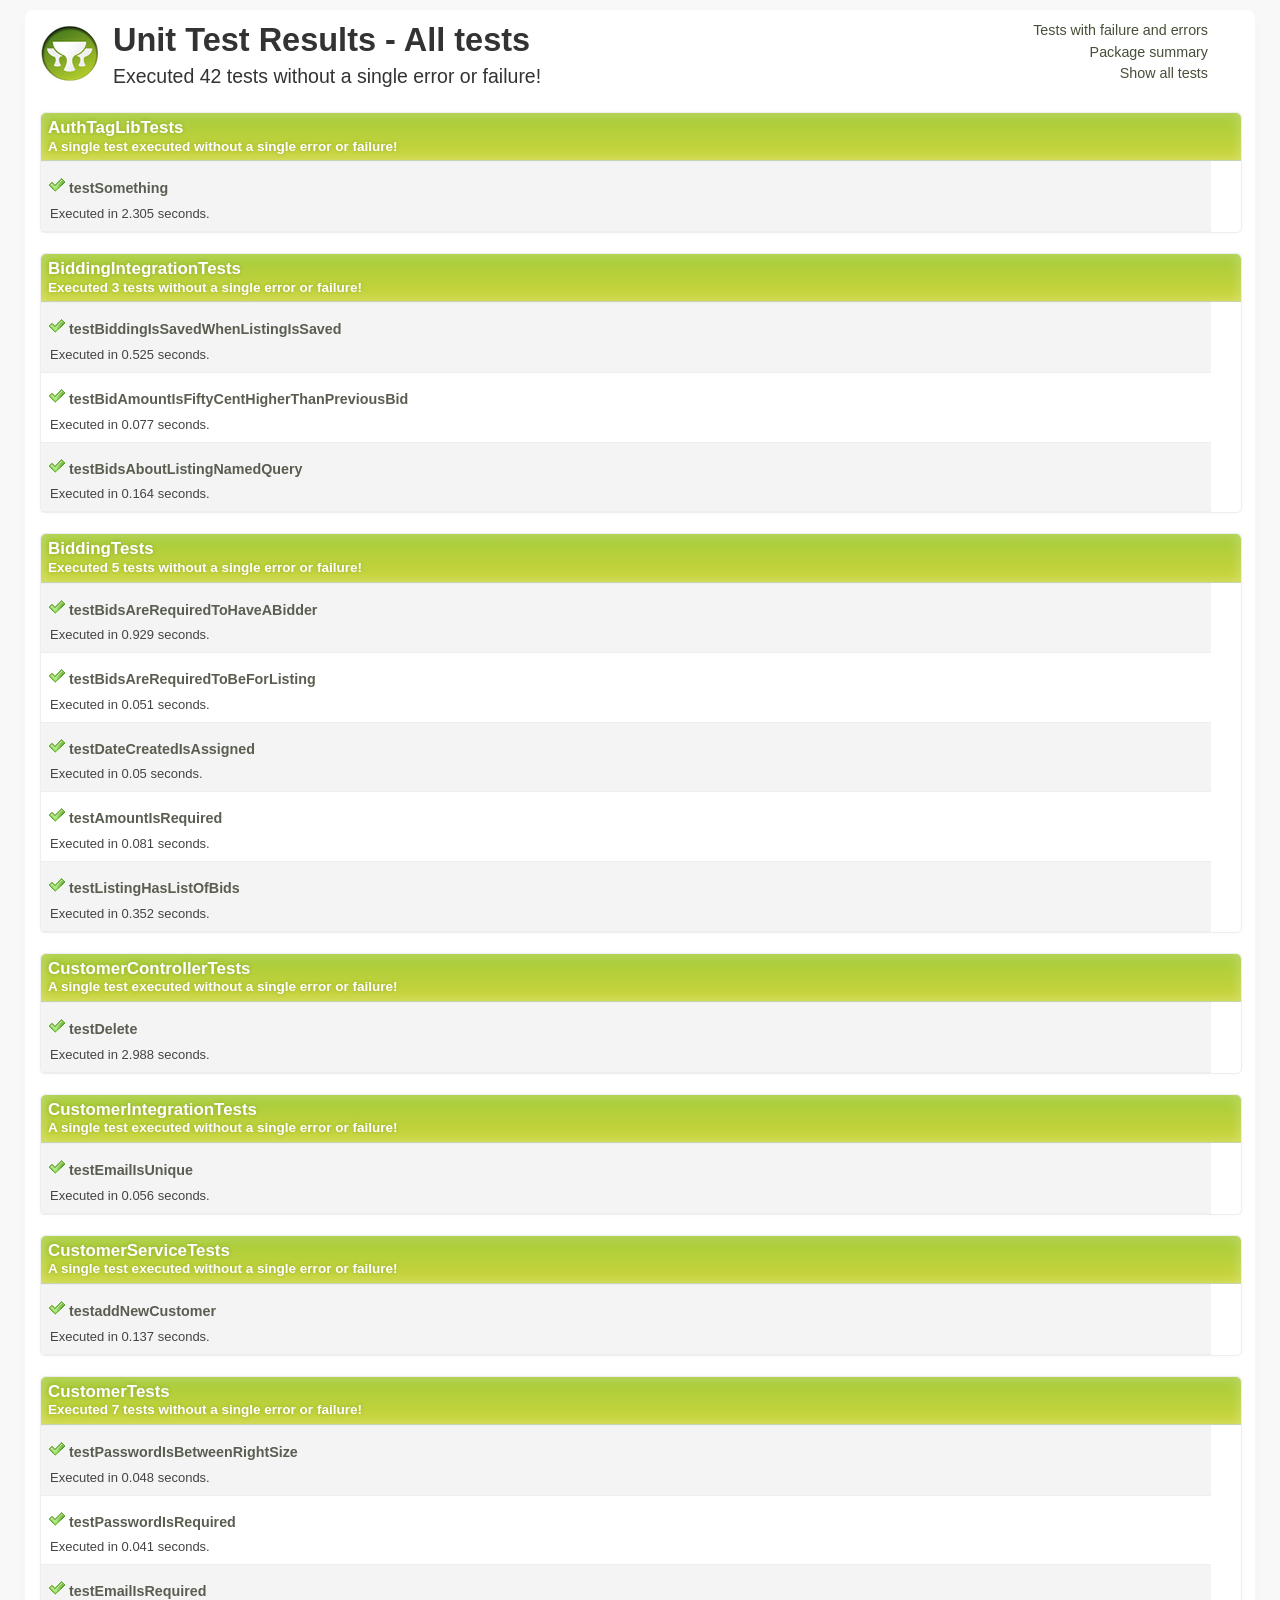
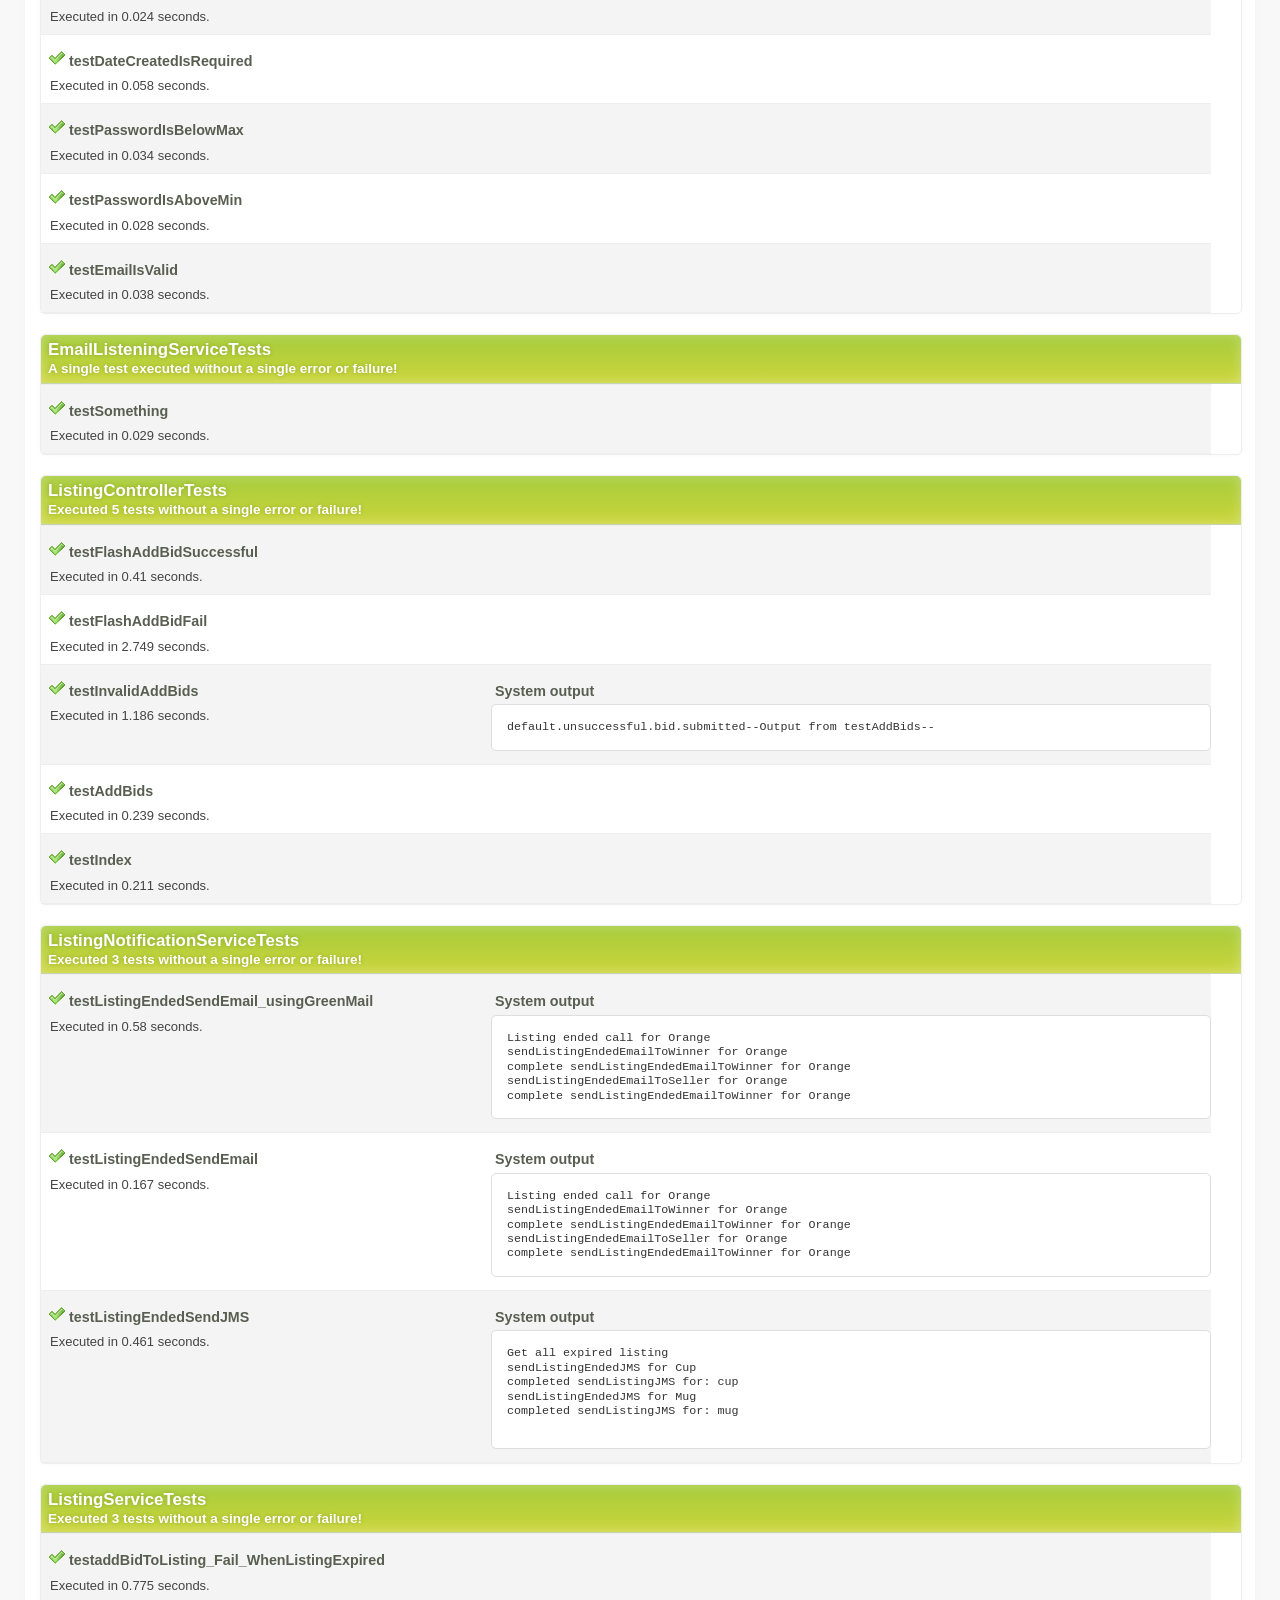
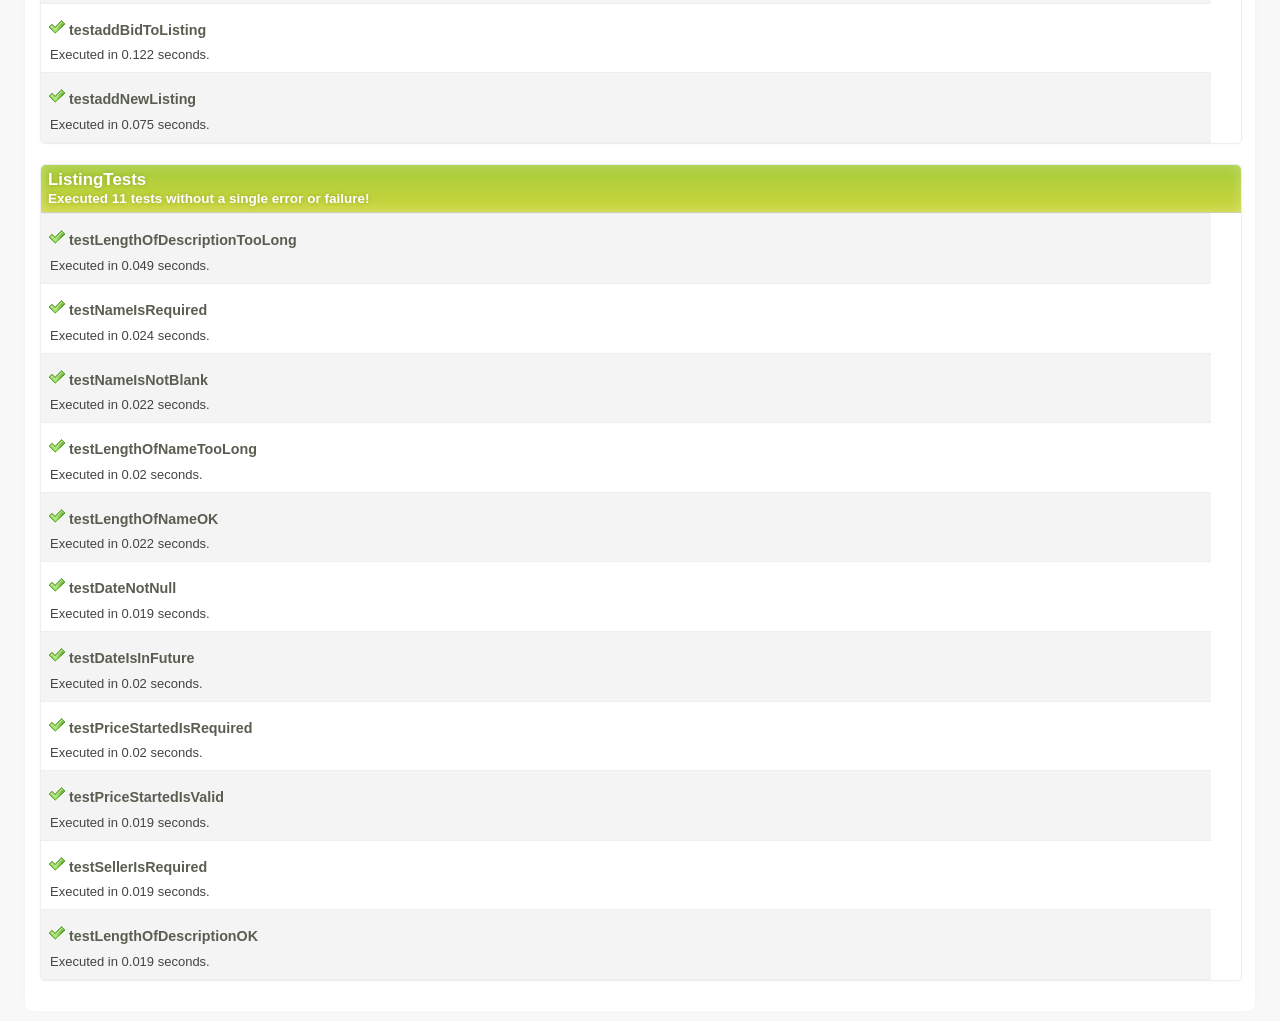
==== target/test-reports/html/all.html @ 06c6ce5a "Only bidder who are not lister see bidding page" ====
<!DOCTYPE html><html xmlns:lxslt="http://xml.apache.org/xslt" xmlns:stringutils="xalan://org.apache.tools.ant.util.StringUtils">
<head>
<META http-equiv="Content-Type" content="text/html; charset=utf-8">
<title>
        Unit Test Results
     - All tests</title>
<link href="stylesheet.css" rel="stylesheet" type="text/css">
</head>
<body>
<div id="report" class="container container_8">
<div class="grid_6 alpha">
<div class="grailslogo"></div>
<h1>
        Unit Test Results
     - All tests </h1>
<p class="intro">
                        Executed
                        42
                        tests
                    
                        without a single error or failure!
                    </p>
</div>
<div class="grid_2 omega">
<nav id="navigationlinks">
<p>
<a href="failed.html">
                    Tests with failure and errors
                </a>
</p>
<p>
<a href="index.html">
                    Package summary
                </a>
</p>
<p>
<a href="all.html">
                    Show all tests
                </a>
</p>
</nav>
</div>
<div class="clear"></div>
<div class="testsuite success">
<div class="header">
<h2>AuthTagLibTests</h2>
<h3>
                        A single test executed
                    
                        without a single error or failure!
                    </h3>
</div>
<div class="testcase clearfix success grid_8 alpha omega" data-name="testSomething">
<div class="grid_3 alpha">
<p>
<span class="icon success"></span><b class="testname message success">testSomething</b>
</p>
<p class="summary">Executed in 2.305 seconds.</p>
</div>
<div class="grid_5 omega outputinfo"></div>
<div class="clear"></div>
</div>
<div class="clearfix output footer">
<div class="sysout">
<h2>Standard output</h2>
<pre class="stdout">--Output from testSomething--
</pre>
</div>
<div class="syserr">
<h2>System error</h2>
<pre class="syserr">--Output from testSomething--
</pre>
</div>
</div>
<div class="clear"></div>
</div>
<div class="testsuite success">
<div class="header">
<h2>BiddingIntegrationTests</h2>
<h3>
                        Executed
                        3
                        tests
                    
                        without a single error or failure!
                    </h3>
</div>
<div class="testcase clearfix success grid_8 alpha omega" data-name="testBiddingIsSavedWhenListingIsSaved">
<div class="grid_3 alpha">
<p>
<span class="icon success"></span><b class="testname message success">testBiddingIsSavedWhenListingIsSaved</b>
</p>
<p class="summary">Executed in 0.525 seconds.</p>
</div>
<div class="grid_5 omega outputinfo"></div>
<div class="clear"></div>
</div>
<div class="testcase clearfix success grid_8 alpha omega" data-name="testBidAmountIsFiftyCentHigherThanPreviousBid">
<div class="grid_3 alpha">
<p>
<span class="icon success"></span><b class="testname message success">testBidAmountIsFiftyCentHigherThanPreviousBid</b>
</p>
<p class="summary">Executed in 0.077 seconds.</p>
</div>
<div class="grid_5 omega outputinfo"></div>
<div class="clear"></div>
</div>
<div class="testcase clearfix success grid_8 alpha omega" data-name="testBidsAboutListingNamedQuery">
<div class="grid_3 alpha">
<p>
<span class="icon success"></span><b class="testname message success">testBidsAboutListingNamedQuery</b>
</p>
<p class="summary">Executed in 0.164 seconds.</p>
</div>
<div class="grid_5 omega outputinfo"></div>
<div class="clear"></div>
</div>
<div class="clearfix output footer">
<div class="sysout">
<h2>Standard output</h2>
<pre class="stdout">--Output from testBiddingIsSavedWhenListingIsSaved--
--Output from testBidAmountIsFiftyCentHigherThanPreviousBid--
--Output from testBidsAboutListingNamedQuery--
</pre>
</div>
<div class="syserr">
<h2>System error</h2>
<pre class="syserr">--Output from testBiddingIsSavedWhenListingIsSaved--
--Output from testBidAmountIsFiftyCentHigherThanPreviousBid--
--Output from testBidsAboutListingNamedQuery--
</pre>
</div>
</div>
<div class="clear"></div>
</div>
<div class="testsuite success">
<div class="header">
<h2>BiddingTests</h2>
<h3>
                        Executed
                        5
                        tests
                    
                        without a single error or failure!
                    </h3>
</div>
<div class="testcase clearfix success grid_8 alpha omega" data-name="testBidsAreRequiredToHaveABidder">
<div class="grid_3 alpha">
<p>
<span class="icon success"></span><b class="testname message success">testBidsAreRequiredToHaveABidder</b>
</p>
<p class="summary">Executed in 0.929 seconds.</p>
</div>
<div class="grid_5 omega outputinfo"></div>
<div class="clear"></div>
</div>
<div class="testcase clearfix success grid_8 alpha omega" data-name="testBidsAreRequiredToBeForListing">
<div class="grid_3 alpha">
<p>
<span class="icon success"></span><b class="testname message success">testBidsAreRequiredToBeForListing</b>
</p>
<p class="summary">Executed in 0.051 seconds.</p>
</div>
<div class="grid_5 omega outputinfo"></div>
<div class="clear"></div>
</div>
<div class="testcase clearfix success grid_8 alpha omega" data-name="testDateCreatedIsAssigned">
<div class="grid_3 alpha">
<p>
<span class="icon success"></span><b class="testname message success">testDateCreatedIsAssigned</b>
</p>
<p class="summary">Executed in 0.05 seconds.</p>
</div>
<div class="grid_5 omega outputinfo"></div>
<div class="clear"></div>
</div>
<div class="testcase clearfix success grid_8 alpha omega" data-name="testAmountIsRequired">
<div class="grid_3 alpha">
<p>
<span class="icon success"></span><b class="testname message success">testAmountIsRequired</b>
</p>
<p class="summary">Executed in 0.081 seconds.</p>
</div>
<div class="grid_5 omega outputinfo"></div>
<div class="clear"></div>
</div>
<div class="testcase clearfix success grid_8 alpha omega" data-name="testListingHasListOfBids">
<div class="grid_3 alpha">
<p>
<span class="icon success"></span><b class="testname message success">testListingHasListOfBids</b>
</p>
<p class="summary">Executed in 0.352 seconds.</p>
</div>
<div class="grid_5 omega outputinfo"></div>
<div class="clear"></div>
</div>
<div class="clearfix output footer">
<div class="sysout">
<h2>Standard output</h2>
<pre class="stdout">--Output from testBidsAreRequiredToHaveABidder--
--Output from testBidsAreRequiredToBeForListing--
--Output from testDateCreatedIsAssigned--
--Output from testAmountIsRequired--
--Output from testListingHasListOfBids--
</pre>
</div>
<div class="syserr">
<h2>System error</h2>
<pre class="syserr">--Output from testBidsAreRequiredToHaveABidder--
--Output from testBidsAreRequiredToBeForListing--
--Output from testDateCreatedIsAssigned--
--Output from testAmountIsRequired--
--Output from testListingHasListOfBids--
</pre>
</div>
</div>
<div class="clear"></div>
</div>
<div class="testsuite success">
<div class="header">
<h2>CustomerControllerTests</h2>
<h3>
                        A single test executed
                    
                        without a single error or failure!
                    </h3>
</div>
<div class="testcase clearfix success grid_8 alpha omega" data-name="testDelete">
<div class="grid_3 alpha">
<p>
<span class="icon success"></span><b class="testname message success">testDelete</b>
</p>
<p class="summary">Executed in 2.988 seconds.</p>
</div>
<div class="grid_5 omega outputinfo"></div>
<div class="clear"></div>
</div>
<div class="clearfix output footer">
<div class="sysout">
<h2>Standard output</h2>
<pre class="stdout">--Output from testDelete--
</pre>
</div>
<div class="syserr">
<h2>System error</h2>
<pre class="syserr">--Output from testDelete--
</pre>
</div>
</div>
<div class="clear"></div>
</div>
<div class="testsuite success">
<div class="header">
<h2>CustomerIntegrationTests</h2>
<h3>
                        A single test executed
                    
                        without a single error or failure!
                    </h3>
</div>
<div class="testcase clearfix success grid_8 alpha omega" data-name="testEmailIsUnique">
<div class="grid_3 alpha">
<p>
<span class="icon success"></span><b class="testname message success">testEmailIsUnique</b>
</p>
<p class="summary">Executed in 0.056 seconds.</p>
</div>
<div class="grid_5 omega outputinfo"></div>
<div class="clear"></div>
</div>
<div class="clearfix output footer">
<div class="sysout">
<h2>Standard output</h2>
<pre class="stdout">--Output from testEmailIsUnique--
</pre>
</div>
<div class="syserr">
<h2>System error</h2>
<pre class="syserr">--Output from testEmailIsUnique--
</pre>
</div>
</div>
<div class="clear"></div>
</div>
<div class="testsuite success">
<div class="header">
<h2>CustomerServiceTests</h2>
<h3>
                        A single test executed
                    
                        without a single error or failure!
                    </h3>
</div>
<div class="testcase clearfix success grid_8 alpha omega" data-name="testaddNewCustomer">
<div class="grid_3 alpha">
<p>
<span class="icon success"></span><b class="testname message success">testaddNewCustomer</b>
</p>
<p class="summary">Executed in 0.137 seconds.</p>
</div>
<div class="grid_5 omega outputinfo"></div>
<div class="clear"></div>
</div>
<div class="clearfix output footer">
<div class="sysout">
<h2>Standard output</h2>
<pre class="stdout">--Output from testaddNewCustomer--
</pre>
</div>
<div class="syserr">
<h2>System error</h2>
<pre class="syserr">--Output from testaddNewCustomer--
</pre>
</div>
</div>
<div class="clear"></div>
</div>
<div class="testsuite success">
<div class="header">
<h2>CustomerTests</h2>
<h3>
                        Executed
                        7
                        tests
                    
                        without a single error or failure!
                    </h3>
</div>
<div class="testcase clearfix success grid_8 alpha omega" data-name="testPasswordIsBetweenRightSize">
<div class="grid_3 alpha">
<p>
<span class="icon success"></span><b class="testname message success">testPasswordIsBetweenRightSize</b>
</p>
<p class="summary">Executed in 0.048 seconds.</p>
</div>
<div class="grid_5 omega outputinfo"></div>
<div class="clear"></div>
</div>
<div class="testcase clearfix success grid_8 alpha omega" data-name="testPasswordIsRequired">
<div class="grid_3 alpha">
<p>
<span class="icon success"></span><b class="testname message success">testPasswordIsRequired</b>
</p>
<p class="summary">Executed in 0.041 seconds.</p>
</div>
<div class="grid_5 omega outputinfo"></div>
<div class="clear"></div>
</div>
<div class="testcase clearfix success grid_8 alpha omega" data-name="testEmailIsRequired">
<div class="grid_3 alpha">
<p>
<span class="icon success"></span><b class="testname message success">testEmailIsRequired</b>
</p>
<p class="summary">Executed in 0.024 seconds.</p>
</div>
<div class="grid_5 omega outputinfo"></div>
<div class="clear"></div>
</div>
<div class="testcase clearfix success grid_8 alpha omega" data-name="testDateCreatedIsRequired">
<div class="grid_3 alpha">
<p>
<span class="icon success"></span><b class="testname message success">testDateCreatedIsRequired</b>
</p>
<p class="summary">Executed in 0.058 seconds.</p>
</div>
<div class="grid_5 omega outputinfo"></div>
<div class="clear"></div>
</div>
<div class="testcase clearfix success grid_8 alpha omega" data-name="testPasswordIsBelowMax">
<div class="grid_3 alpha">
<p>
<span class="icon success"></span><b class="testname message success">testPasswordIsBelowMax</b>
</p>
<p class="summary">Executed in 0.034 seconds.</p>
</div>
<div class="grid_5 omega outputinfo"></div>
<div class="clear"></div>
</div>
<div class="testcase clearfix success grid_8 alpha omega" data-name="testPasswordIsAboveMin">
<div class="grid_3 alpha">
<p>
<span class="icon success"></span><b class="testname message success">testPasswordIsAboveMin</b>
</p>
<p class="summary">Executed in 0.028 seconds.</p>
</div>
<div class="grid_5 omega outputinfo"></div>
<div class="clear"></div>
</div>
<div class="testcase clearfix success grid_8 alpha omega" data-name="testEmailIsValid">
<div class="grid_3 alpha">
<p>
<span class="icon success"></span><b class="testname message success">testEmailIsValid</b>
</p>
<p class="summary">Executed in 0.038 seconds.</p>
</div>
<div class="grid_5 omega outputinfo"></div>
<div class="clear"></div>
</div>
<div class="clearfix output footer">
<div class="sysout">
<h2>Standard output</h2>
<pre class="stdout">--Output from testPasswordIsBetweenRightSize--
--Output from testPasswordIsRequired--
--Output from testEmailIsRequired--
--Output from testDateCreatedIsRequired--
--Output from testPasswordIsBelowMax--
--Output from testPasswordIsAboveMin--
--Output from testEmailIsValid--
</pre>
</div>
<div class="syserr">
<h2>System error</h2>
<pre class="syserr">--Output from testPasswordIsBetweenRightSize--
--Output from testPasswordIsRequired--
--Output from testEmailIsRequired--
--Output from testDateCreatedIsRequired--
--Output from testPasswordIsBelowMax--
--Output from testPasswordIsAboveMin--
--Output from testEmailIsValid--
</pre>
</div>
</div>
<div class="clear"></div>
</div>
<div class="testsuite success">
<div class="header">
<h2>EmailListeningServiceTests</h2>
<h3>
                        A single test executed
                    
                        without a single error or failure!
                    </h3>
</div>
<div class="testcase clearfix success grid_8 alpha omega" data-name="testSomething">
<div class="grid_3 alpha">
<p>
<span class="icon success"></span><b class="testname message success">testSomething</b>
</p>
<p class="summary">Executed in 0.029 seconds.</p>
</div>
<div class="grid_5 omega outputinfo"></div>
<div class="clear"></div>
</div>
<div class="clearfix output footer">
<div class="sysout">
<h2>Standard output</h2>
<pre class="stdout">--Output from testSomething--
</pre>
</div>
<div class="syserr">
<h2>System error</h2>
<pre class="syserr">--Output from testSomething--
</pre>
</div>
</div>
<div class="clear"></div>
</div>
<div class="testsuite success">
<div class="header">
<h2>ListingControllerTests</h2>
<h3>
                        Executed
                        5
                        tests
                    
                        without a single error or failure!
                    </h3>
</div>
<div class="testcase clearfix success grid_8 alpha omega" data-name="testFlashAddBidSuccessful">
<div class="grid_3 alpha">
<p>
<span class="icon success"></span><b class="testname message success">testFlashAddBidSuccessful</b>
</p>
<p class="summary">Executed in 0.41 seconds.</p>
</div>
<div class="grid_5 omega outputinfo"></div>
<div class="clear"></div>
</div>
<div class="testcase clearfix success grid_8 alpha omega" data-name="testFlashAddBidFail">
<div class="grid_3 alpha">
<p>
<span class="icon success"></span><b class="testname message success">testFlashAddBidFail</b>
</p>
<p class="summary">Executed in 2.749 seconds.</p>
</div>
<div class="grid_5 omega outputinfo"></div>
<div class="clear"></div>
</div>
<div class="testcase clearfix success grid_8 alpha omega" data-name="testInvalidAddBids">
<div class="grid_3 alpha">
<p>
<span class="icon success"></span><b class="testname message success">testInvalidAddBids</b>
</p>
<p class="summary">Executed in 1.186 seconds.</p>
</div>
<div class="grid_5 omega outputinfo"></div>
<div class="clear"></div>
</div>
<div class="testcase clearfix success grid_8 alpha omega" data-name="testAddBids">
<div class="grid_3 alpha">
<p>
<span class="icon success"></span><b class="testname message success">testAddBids</b>
</p>
<p class="summary">Executed in 0.239 seconds.</p>
</div>
<div class="grid_5 omega outputinfo"></div>
<div class="clear"></div>
</div>
<div class="testcase clearfix success grid_8 alpha omega" data-name="testIndex">
<div class="grid_3 alpha">
<p>
<span class="icon success"></span><b class="testname message success">testIndex</b>
</p>
<p class="summary">Executed in 0.211 seconds.</p>
</div>
<div class="grid_5 omega outputinfo"></div>
<div class="clear"></div>
</div>
<div class="clearfix output footer">
<div class="sysout">
<h2>Standard output</h2>
<pre class="stdout">--Output from testFlashAddBidSuccessful--
--Output from testFlashAddBidFail--
--Output from testInvalidAddBids--
default.unsuccessful.bid.submitted--Output from testAddBids--
--Output from testIndex--
</pre>
</div>
<div class="syserr">
<h2>System error</h2>
<pre class="syserr">--Output from testFlashAddBidSuccessful--
--Output from testFlashAddBidFail--
--Output from testInvalidAddBids--
--Output from testAddBids--
--Output from testIndex--
</pre>
</div>
</div>
<div class="clear"></div>
</div>
<div class="testsuite success">
<div class="header">
<h2>ListingNotificationServiceTests</h2>
<h3>
                        Executed
                        3
                        tests
                    
                        without a single error or failure!
                    </h3>
</div>
<div class="testcase clearfix success grid_8 alpha omega" data-name="testListingEndedSendEmail_usingGreenMail">
<div class="grid_3 alpha">
<p>
<span class="icon success"></span><b class="testname message success">testListingEndedSendEmail_usingGreenMail</b>
</p>
<p class="summary">Executed in 0.58 seconds.</p>
</div>
<div class="grid_5 omega outputinfo"></div>
<div class="clear"></div>
</div>
<div class="testcase clearfix success grid_8 alpha omega" data-name="testListingEndedSendEmail">
<div class="grid_3 alpha">
<p>
<span class="icon success"></span><b class="testname message success">testListingEndedSendEmail</b>
</p>
<p class="summary">Executed in 0.167 seconds.</p>
</div>
<div class="grid_5 omega outputinfo"></div>
<div class="clear"></div>
</div>
<div class="testcase clearfix success grid_8 alpha omega" data-name="testListingEndedSendJMS">
<div class="grid_3 alpha">
<p>
<span class="icon success"></span><b class="testname message success">testListingEndedSendJMS</b>
</p>
<p class="summary">Executed in 0.461 seconds.</p>
</div>
<div class="grid_5 omega outputinfo"></div>
<div class="clear"></div>
</div>
<div class="clearfix output footer">
<div class="sysout">
<h2>Standard output</h2>
<pre class="stdout">--Output from testListingEndedSendEmail_usingGreenMail--
Listing ended call for Orange
sendListingEndedEmailToWinner for Orange
complete sendListingEndedEmailToWinner for Orange
sendListingEndedEmailToSeller for Orange
complete sendListingEndedEmailToWinner for Orange
--Output from testListingEndedSendEmail--
Listing ended call for Orange
sendListingEndedEmailToWinner for Orange
complete sendListingEndedEmailToWinner for Orange
sendListingEndedEmailToSeller for Orange
complete sendListingEndedEmailToWinner for Orange
--Output from testListingEndedSendJMS--
Get all expired listing
sendListingEndedJMS for Cup
completed sendListingJMS for: cup
sendListingEndedJMS for Mug
completed sendListingJMS for: mug
</pre>
</div>
<div class="syserr">
<h2>System error</h2>
<pre class="syserr">--Output from testListingEndedSendEmail_usingGreenMail--
--Output from testListingEndedSendEmail--
--Output from testListingEndedSendJMS--
</pre>
</div>
</div>
<div class="clear"></div>
</div>
<div class="testsuite success">
<div class="header">
<h2>ListingServiceTests</h2>
<h3>
                        Executed
                        3
                        tests
                    
                        without a single error or failure!
                    </h3>
</div>
<div class="testcase clearfix success grid_8 alpha omega" data-name="testaddBidToListing_Fail_WhenListingExpired">
<div class="grid_3 alpha">
<p>
<span class="icon success"></span><b class="testname message success">testaddBidToListing_Fail_WhenListingExpired</b>
</p>
<p class="summary">Executed in 0.775 seconds.</p>
</div>
<div class="grid_5 omega outputinfo"></div>
<div class="clear"></div>
</div>
<div class="testcase clearfix success grid_8 alpha omega" data-name="testaddBidToListing">
<div class="grid_3 alpha">
<p>
<span class="icon success"></span><b class="testname message success">testaddBidToListing</b>
</p>
<p class="summary">Executed in 0.122 seconds.</p>
</div>
<div class="grid_5 omega outputinfo"></div>
<div class="clear"></div>
</div>
<div class="testcase clearfix success grid_8 alpha omega" data-name="testaddNewListing">
<div class="grid_3 alpha">
<p>
<span class="icon success"></span><b class="testname message success">testaddNewListing</b>
</p>
<p class="summary">Executed in 0.075 seconds.</p>
</div>
<div class="grid_5 omega outputinfo"></div>
<div class="clear"></div>
</div>
<div class="clearfix output footer">
<div class="sysout">
<h2>Standard output</h2>
<pre class="stdout">--Output from testaddBidToListing_Fail_WhenListingExpired--
--Output from testaddBidToListing--
--Output from testaddNewListing--
</pre>
</div>
<div class="syserr">
<h2>System error</h2>
<pre class="syserr">--Output from testaddBidToListing_Fail_WhenListingExpired--
--Output from testaddBidToListing--
--Output from testaddNewListing--
</pre>
</div>
</div>
<div class="clear"></div>
</div>
<div class="testsuite success">
<div class="header">
<h2>ListingTests</h2>
<h3>
                        Executed
                        11
                        tests
                    
                        without a single error or failure!
                    </h3>
</div>
<div class="testcase clearfix success grid_8 alpha omega" data-name="testLengthOfDescriptionTooLong">
<div class="grid_3 alpha">
<p>
<span class="icon success"></span><b class="testname message success">testLengthOfDescriptionTooLong</b>
</p>
<p class="summary">Executed in 0.049 seconds.</p>
</div>
<div class="grid_5 omega outputinfo"></div>
<div class="clear"></div>
</div>
<div class="testcase clearfix success grid_8 alpha omega" data-name="testNameIsRequired">
<div class="grid_3 alpha">
<p>
<span class="icon success"></span><b class="testname message success">testNameIsRequired</b>
</p>
<p class="summary">Executed in 0.024 seconds.</p>
</div>
<div class="grid_5 omega outputinfo"></div>
<div class="clear"></div>
</div>
<div class="testcase clearfix success grid_8 alpha omega" data-name="testNameIsNotBlank">
<div class="grid_3 alpha">
<p>
<span class="icon success"></span><b class="testname message success">testNameIsNotBlank</b>
</p>
<p class="summary">Executed in 0.022 seconds.</p>
</div>
<div class="grid_5 omega outputinfo"></div>
<div class="clear"></div>
</div>
<div class="testcase clearfix success grid_8 alpha omega" data-name="testLengthOfNameTooLong">
<div class="grid_3 alpha">
<p>
<span class="icon success"></span><b class="testname message success">testLengthOfNameTooLong</b>
</p>
<p class="summary">Executed in 0.02 seconds.</p>
</div>
<div class="grid_5 omega outputinfo"></div>
<div class="clear"></div>
</div>
<div class="testcase clearfix success grid_8 alpha omega" data-name="testLengthOfNameOK">
<div class="grid_3 alpha">
<p>
<span class="icon success"></span><b class="testname message success">testLengthOfNameOK</b>
</p>
<p class="summary">Executed in 0.022 seconds.</p>
</div>
<div class="grid_5 omega outputinfo"></div>
<div class="clear"></div>
</div>
<div class="testcase clearfix success grid_8 alpha omega" data-name="testDateNotNull">
<div class="grid_3 alpha">
<p>
<span class="icon success"></span><b class="testname message success">testDateNotNull</b>
</p>
<p class="summary">Executed in 0.019 seconds.</p>
</div>
<div class="grid_5 omega outputinfo"></div>
<div class="clear"></div>
</div>
<div class="testcase clearfix success grid_8 alpha omega" data-name="testDateIsInFuture">
<div class="grid_3 alpha">
<p>
<span class="icon success"></span><b class="testname message success">testDateIsInFuture</b>
</p>
<p class="summary">Executed in 0.02 seconds.</p>
</div>
<div class="grid_5 omega outputinfo"></div>
<div class="clear"></div>
</div>
<div class="testcase clearfix success grid_8 alpha omega" data-name="testPriceStartedIsRequired">
<div class="grid_3 alpha">
<p>
<span class="icon success"></span><b class="testname message success">testPriceStartedIsRequired</b>
</p>
<p class="summary">Executed in 0.02 seconds.</p>
</div>
<div class="grid_5 omega outputinfo"></div>
<div class="clear"></div>
</div>
<div class="testcase clearfix success grid_8 alpha omega" data-name="testPriceStartedIsValid">
<div class="grid_3 alpha">
<p>
<span class="icon success"></span><b class="testname message success">testPriceStartedIsValid</b>
</p>
<p class="summary">Executed in 0.019 seconds.</p>
</div>
<div class="grid_5 omega outputinfo"></div>
<div class="clear"></div>
</div>
<div class="testcase clearfix success grid_8 alpha omega" data-name="testSellerIsRequired">
<div class="grid_3 alpha">
<p>
<span class="icon success"></span><b class="testname message success">testSellerIsRequired</b>
</p>
<p class="summary">Executed in 0.019 seconds.</p>
</div>
<div class="grid_5 omega outputinfo"></div>
<div class="clear"></div>
</div>
<div class="testcase clearfix success grid_8 alpha omega" data-name="testLengthOfDescriptionOK">
<div class="grid_3 alpha">
<p>
<span class="icon success"></span><b class="testname message success">testLengthOfDescriptionOK</b>
</p>
<p class="summary">Executed in 0.019 seconds.</p>
</div>
<div class="grid_5 omega outputinfo"></div>
<div class="clear"></div>
</div>
<div class="clearfix output footer">
<div class="sysout">
<h2>Standard output</h2>
<pre class="stdout">--Output from testLengthOfDescriptionTooLong--
--Output from testNameIsRequired--
--Output from testNameIsNotBlank--
--Output from testLengthOfNameTooLong--
--Output from testLengthOfNameOK--
--Output from testDateNotNull--
--Output from testDateIsInFuture--
--Output from testPriceStartedIsRequired--
--Output from testPriceStartedIsValid--
--Output from testSellerIsRequired--
--Output from testLengthOfDescriptionOK--
</pre>
</div>
<div class="syserr">
<h2>System error</h2>
<pre class="syserr">--Output from testLengthOfDescriptionTooLong--
--Output from testNameIsRequired--
--Output from testNameIsNotBlank--
--Output from testLengthOfNameTooLong--
--Output from testLengthOfNameOK--
--Output from testDateNotNull--
--Output from testDateIsInFuture--
--Output from testPriceStartedIsRequired--
--Output from testPriceStartedIsValid--
--Output from testSellerIsRequired--
--Output from testLengthOfDescriptionOK--
</pre>
</div>
</div>
<div class="clear"></div>
</div>
<div class="clear"></div>
</div>
<!--
            Parses JUnit output and associates it with the corresponding test case
        -->
<script language="javascript">


/**
 * The JUnit report format is incredibly stuipd in the
 * sense that it accumulates output from all test methods
 * into a single xml node.
 */
(function() {

    var outputElements = findOutputElements();
    for (var i in outputElements) {
        var outputElement = outputElements[i];
        var textOutput = outputElement.element.firstChild.nodeValue;
        var header = outputElement.getHeader();
        appendTestMethodOutput(textOutput, header);
    }

    function findOutputElements() {
        var outputElements = [];
        var preElements = document.getElementsByTagName("pre");
        for (var i in preElements) {
            var preElement = preElements[i];
            var className = preElement.className || "";
            if (className.indexOf("stdout") >= 0) {
                var outputElement = new OutputElement(preElement, "output");
                outputElements.push(outputElement);
            } else if (className.indexOf("syserr") >= 0) {
                var outputElement = new OutputElement(preElement, "error");
                outputElements.push(outputElement);
            }
        }

        return outputElements;
    }

    function OutputElement(element, type) {
        this.element = element;
        this.type = type;

        this.getHeader = function() {
            if (type === "output") {
                return "System output";
            } else if ("error") {
                return "System error";
            }
        }
    }

    function appendTestMethodOutput(text, header) {
        var testOutput = new TestMethodOutput(header);

        var lines = text.split(/\r\n|\r|\n/);
        for (var i in lines) {
            var line = lines[i];
            var matches = line.match(/^--Output from (.*)--$/);
            if (matches !== null && matches.length == 2) {
                testOutput.flushToDom();
                testOutput.testName = matches[1];
            } else {
                testOutput.addLine(line);
            }
        }

        testOutput.flushToDom();
    }

    function TestMethodOutput(header) {
        this.header = header;
        this.testName = undefined;
        this.buffer = "";

        this.addLine = function(line) {
            this.buffer += line + "\n";
        }

        this.flushToDom = function() {
            if (this.testName !== undefined) {
                var domNode = getTestcaseElementByName(this.testName);
                if (domNode !== undefined && trimString(this.buffer).length > 0) {
                    this.appendTo(domNode);
                }

                this.reset();
            }
        }

        this.appendTo = function(domNode) {
            var node = document.createElement("div");
            node.innerHTML = '<p><b class="message">' + header + '</b></p>';

            var preNode = document.createElement("pre");
            preNode.appendChild(document.createTextNode(this.buffer));
            node.appendChild(preNode);

            var outputContainer = findElementByTagClassAndParent("div", "outputinfo", domNode);
            outputContainer.appendChild(node);
        }

        this.reset = function() {
            this.methodName = undefined;
            this.buffer = "";
        }
    }

    function getTestcaseElementByName(name) {
        var divElements = document.getElementsByTagName("div");
        var elementCount = divElements.length;
        for (var i=0; i<elementCount; i++) {
            var el = divElements[i];
            if (el.getAttribute("data-name") === name) {
                return el;
            }
        }
    }

    function findElementByTagClassAndParent(tagName, className, parentNode) {
        var elements = parentNode.getElementsByTagName(tagName);
        for (var i in elements) {
            var element = elements[i];

            // Not 100% correct, but good enough here
            if (element.className !== undefined && element.className.indexOf(className) >= 0) {
                return element;
            }
        }
    }

    function trimString(str) {
        return str.replace(/^\s\s*/, '').replace(/\s\s*$/, '');
    }

})();

        </script>
</body>
</html>
---- target/test-reports/html/stylesheet.css ----
/* html5 boilerplate */
        html, body, div, span, object, iframe,
        h1, h2, h3, h4, h5, h6, p, blockquote, pre,
        abbr, address, cite, code, del, dfn, em, img, ins, kbd, q, samp,
        small, strong, sub, sup, var, b, i, dl, dt, dd, ol, ul, li {
        margin: 0;
        padding: 0;
        border: 0;
        font-size: 100%;
        font: inherit;
        vertical-align: baseline;
        }

        select, input, textarea, button { font:99% sans-serif; }
        pre, code, kbd, samp { font-family: monospace, sans-serif; }

        html { overflow-y: scroll; }
        a:hover, a:active { outline: none; }

        ::-moz-selection{ background: #FF9800; color:#fff; text-shadow: none; }
        ::selection { background: #FF9800; color:#fff; text-shadow: none; }
        a:link { -webkit-tap-highlight-color: #FF9800; }

        h1 { font-size: 2.5em; }
        h1, h2, h3, h4, h5, h6 { font-weight: bold; }
        body, select, input, textarea { color: #333; }

        /* html5 boilerpalte end */

        body {
            color: #333333;
            background-color: #F8F8F8;
            font:13px/1.231 ubuntu, sans-serif; *font-size:small;
        }

        p.intro { font-size: 1.5em; }

        a { color: #1A4491; text-decoration: none; }
        a:hover { }

        pre {
            border-radius: 5px;
            margin-bottom: 8px;
            padding: 15px;
            background-color: #FFFFFF;
            border: 1px solid #DEDEDE;
            font-family: Consolas, Monaco, monospace;
            font-size: 0.9em;
            white-space: pre;
            white-space: pre-wrap;
            word-wrap:
            break-word;
        }

        #report {
            border-radius: 8px;
            box-shadow: 0 0 8px #F5F5F5;

            background-color: white;
            margin: 10px auto;
            padding: 10px 15px;
        }

        /* Navigation links between the various views
        - - - - - - - - - - - - - - - - - - - - - - */
        #navigationlinks { text-align: right; }
        #navigationlinks p { padding: 2px; }
        #navigationlinks a { font-size: 1.1em; color: #464F38; }
        #navigationlinks a:hover { color: #333; }

        /* Test suites
        - - - - - - */

        .testsuite {
            border-radius: 5px;
            box-shadow: 0 0 4px #F8F8F8;

            background-color: F7F7F7;
            background: -moz-linear-gradient(center top , #F7F7F7, #FEFEFE);

            border: 1px solid #EEEEEE;
            margin: 20px 0;
            text-align: left;
            width: 100%;
        }

        .testsuite .header {
            color: white;
            padding: 5px 7px;
            text-shadow: 0 0 4px rgba(0, 0, 0, 0.2);
            font-size: 1.3em;

            border-radius: 5px 5px 0 0;
            box-shadow: 0 0 13px rgba(255, 255, 255, 0.3) inset;
        }

        .testsuite.error .header {
            background-color: #BC2F2F;
            background: -moz-linear-gradient(#BC2F2F, #C96952);
            background: -webkit-linear-gradient(#BC2F2F, #C96952);
            background: linear-gradient(#BC2F2F, #C96952);
            border-bottom: 1px solid #BE5B5B;
        }

        .testsuite.failure .header {
            background-color: #E69814;
            background: -moz-linear-gradient(#FFB75B, #E69814);
            background: -webkit-linear-gradient(#FFB75B, #E69814);
            background: linear-gradient(#FFB75B, #E69814);
            border-bottom: 1px solid #CD912B;
        }

        .testsuite.success .header {
            background-color: #A6CC3B;
            background: -moz-linear-gradient(#A6CC3B, #CBD53B);
            background: -webkit-linear-gradient(#A6CC3B, #CBD53B);
            background: linear-gradient(#A6CC3B, #CBD53B);
            border-bottom: 1px solid #C4D5B6;
        }

        .testsuite .header h2, h3 { margin: 0; padding: 0; }
        .testsuite .header h3 { font-size: 0.8em; }

        .testsuite .name {
            width: 50%;
        }

        .testsuite .time {
            width: 10%;
        }

        .testsuite .testcase {
            padding: 5px 0;
        }

        /* Link to individual test cases
        - - - - - - - - - - - - - - - - - */

        .packagelink {
            border: 1px solid transparent;
            float: left;
            font-size: 1.1em;
            list-style: none outside none;
            padding: 2px 7px 4px 7px;
            margin: 3px;
        }

        .packagelink:hover {
            border-radius: 4px;
            background-color: #f7f7f7;
            border: 1px solid #ddd;
        }

        .packagelink a {
            color: blue;
            text-decoration: none;
            display: inline-block;
        }

        .packagelink.failure a {
            color: #FB6C00 !important;
        }

        .packagelink.error a {
            color: #DD0707 !important;
        }

        .packagelink.success a {
            color: #344804 !important;
        }

        /* force line break for long test names wihtout white-space */
        .message { word-wrap: break-word; }

        .testcase.success .message { color: #595E51; }
        .testcase.error .message { color: #AA0E0E; }
        .testcase.failure .message { color: #FB6C00; }

        .testsuite .testcase:nth-of-type(2n) {
            background-color: #F4F4F4;
            border-bottom: 1px solid #EEEEEE;
            border-top: 1px solid #EEEEEE;
        }

        .testcase .message {
            font-size: 1.1em;
            font-weight: bold;
        }

        .testcase p.summary {
            margin-left: 5px;
            font-size: 1em;
            color: #444;
        }

        .outputinfo p { margin-top: 9px; }

        /* output is parsed using javascript and not visible by default.
        I don't think that having a non-javascript fallback is important
        as most Grails developers won't be using IE 6 :D */

        .testsuite .footer { display: none; }
        p { padding: 4px; }

        .footer.output {
            border-radius: 0 0 5px 5px;
            background-color: #F8F8F8;
            background: -moz-linear-gradient(center top , #F8F8F8, #F2F2F2);
            border-top: 1px solid #EEEEEE;
            margin-top: 10px;
        }

        .footer.output h2 { padding: 5px 0 0 5px; }
        .footer.output .sysout, .syserr { float: left; width: 49%; }
        .footer.output pre { margin: 5px; }

        .errorMessage {
            color: #AA0E0E;
            font-size: 1em;
            font-weight: bold;
        }

        .errorMessage.failure { color: #FB6C00 !important; }

        .grailslogo {
            background-image: url("[data-uri]");
            width: 63px; height: 66px;
            margin: 0 10px 5px 0;
            float: left;
        }

        /* icons */
        .icon { width: 16px; height: 16px; margin: 6px 4px 0; display: inline-block; }
        .icon.failure { background-image: url("[data-uri]"); }
        .icon.error { background-image: url("[data-uri]"); }
        .icon.success { background-image: url("[data-uri]"); }

        /* 960gs */
        body{min-width:1200px}
		.container_8{margin-left:auto;margin-right:auto;width:1200px}
		.grid_1,.grid_2,.grid_3,.grid_4,.grid_5,.grid_6,.grid_7,.grid_8{display:inline;float:left;position:relative;margin-left:15px;margin-right:15px}
		.push_1,.pull_1,.push_2,.pull_2,.push_3,.pull_3,.push_4,.pull_4,.push_5,.pull_5,.push_6,.pull_6,.push_7,.pull_7,.push_8,.pull_8{position:relative}
		.alpha{margin-left:0}
		.omega{margin-right:0}
		.container_8 .grid_1{width:120px}
		.container_8 .grid_2{width:270px}
		.container_8 .grid_3{width:420px}
		.container_8 .grid_4{width:570px}
		.container_8 .grid_5{width:720px}
		.container_8 .grid_6{width:870px}
		.container_8 .grid_7{width:1020px}
		.container_8 .grid_8{width:1170px}
		.container_8 .prefix_1{padding-left:150px}
		.container_8 .prefix_2{padding-left:300px}
		.container_8 .prefix_3{padding-left:450px}
		.container_8 .prefix_4{padding-left:600px}
		.container_8 .prefix_5{padding-left:750px}
		.container_8 .prefix_6{padding-left:900px}
		.container_8 .prefix_7{padding-left:1050px}
		.container_8 .suffix_1{padding-right:150px}
		.container_8 .suffix_2{padding-right:300px}
		.container_8 .suffix_3{padding-right:450px}
		.container_8 .suffix_4{padding-right:600px}
		.container_8 .suffix_5{padding-right:750px}
		.container_8 .suffix_6{padding-right:900px}
		.container_8 .suffix_7{padding-right:1050px}
		.container_8 .push_1{left:150px}
		.container_8 .push_2{left:300px}
		.container_8 .push_3{left:450px}
		.container_8 .push_4{left:600px}
		.container_8 .push_5{left:750px}
		.container_8 .push_6{left:900px}
		.container_8 .push_7{left:1050px}
		.container_8 .pull_1{left:-150px}
		.container_8 .pull_2{left:-300px}
		.container_8 .pull_3{left:-450px}
		.container_8 .pull_4{left:-600px}
		.container_8 .pull_5{left:-750px}
		.container_8 .pull_6{left:-900px}
		.container_8 .pull_7{left:-1050px}
		.clear{clear:both;display:block;overflow:hidden;visibility:hidden;width:0;height:0}
		.clearfix:before,.clearfix:after{content:'\0020';display:block;overflow:hidden;visibility:hidden;width:0;height:0}
		.clearfix:after{clear:both}
		.clearfix{zoom:1}
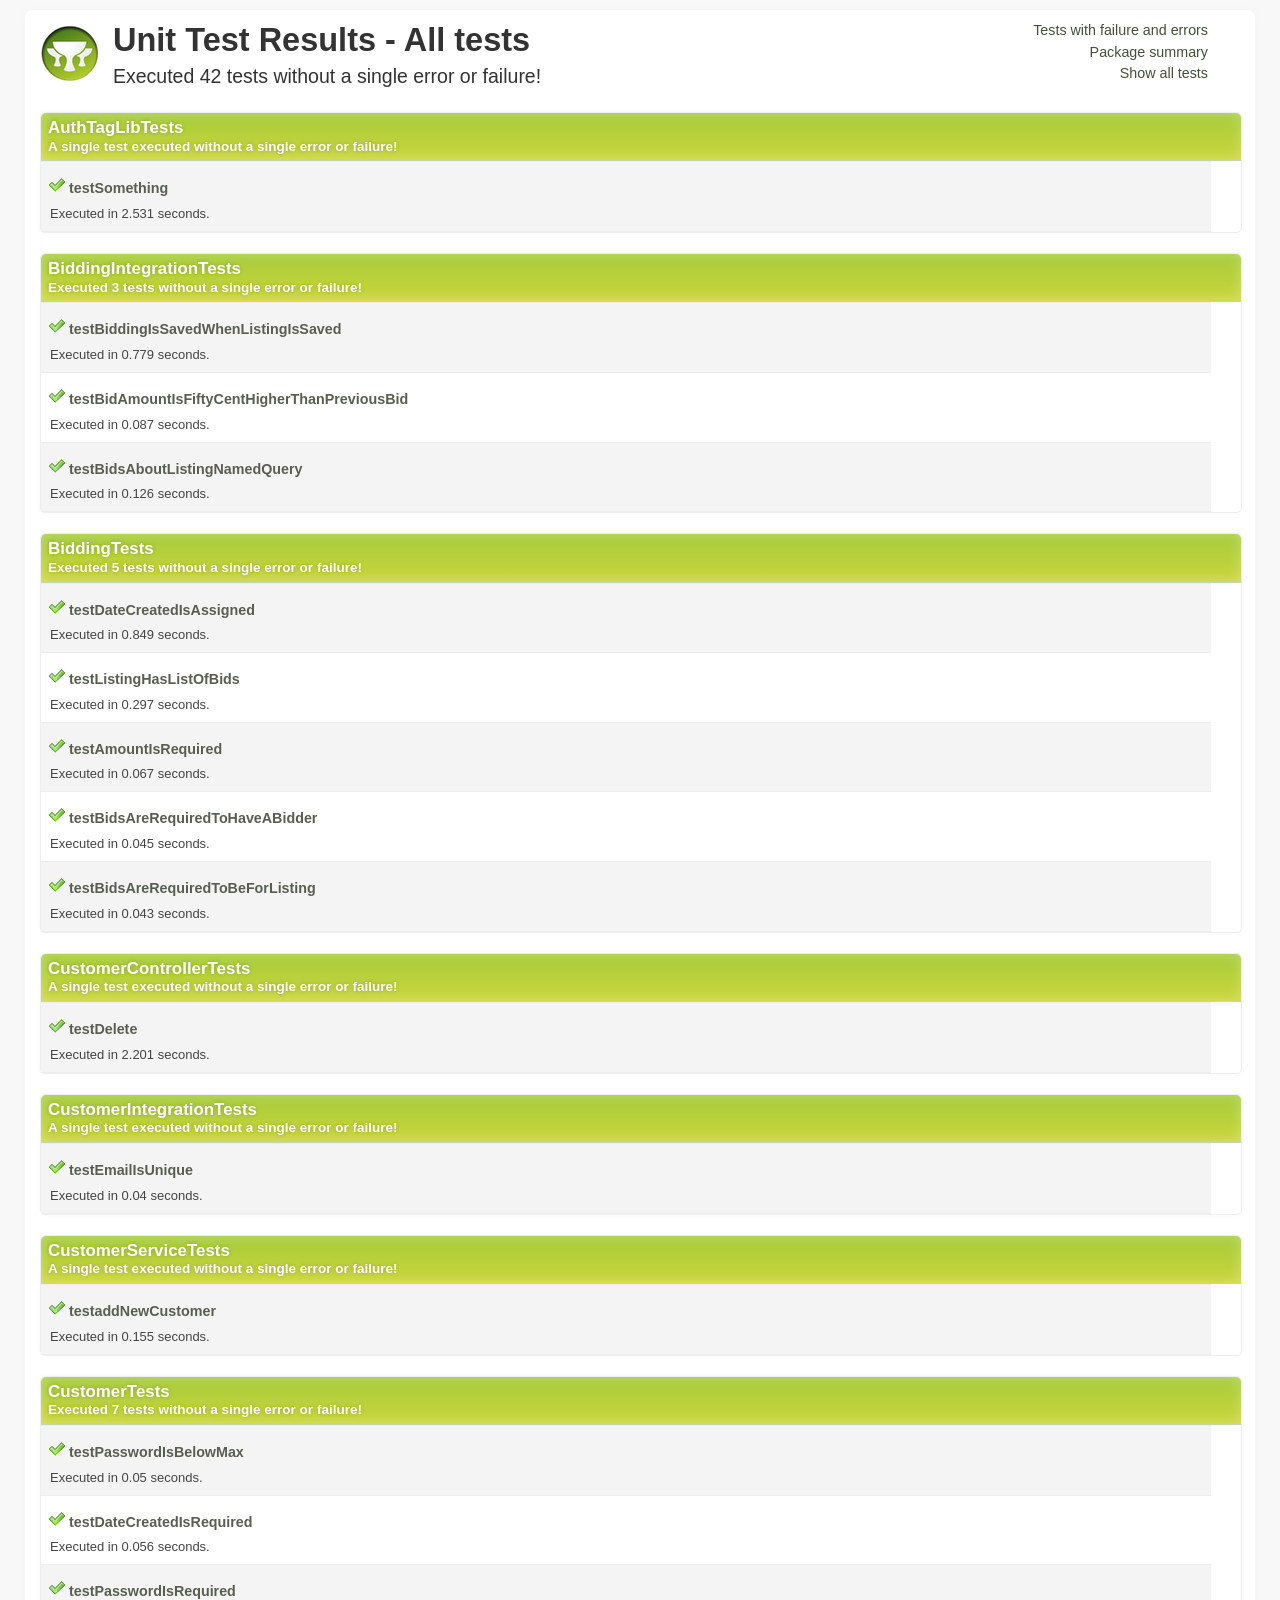
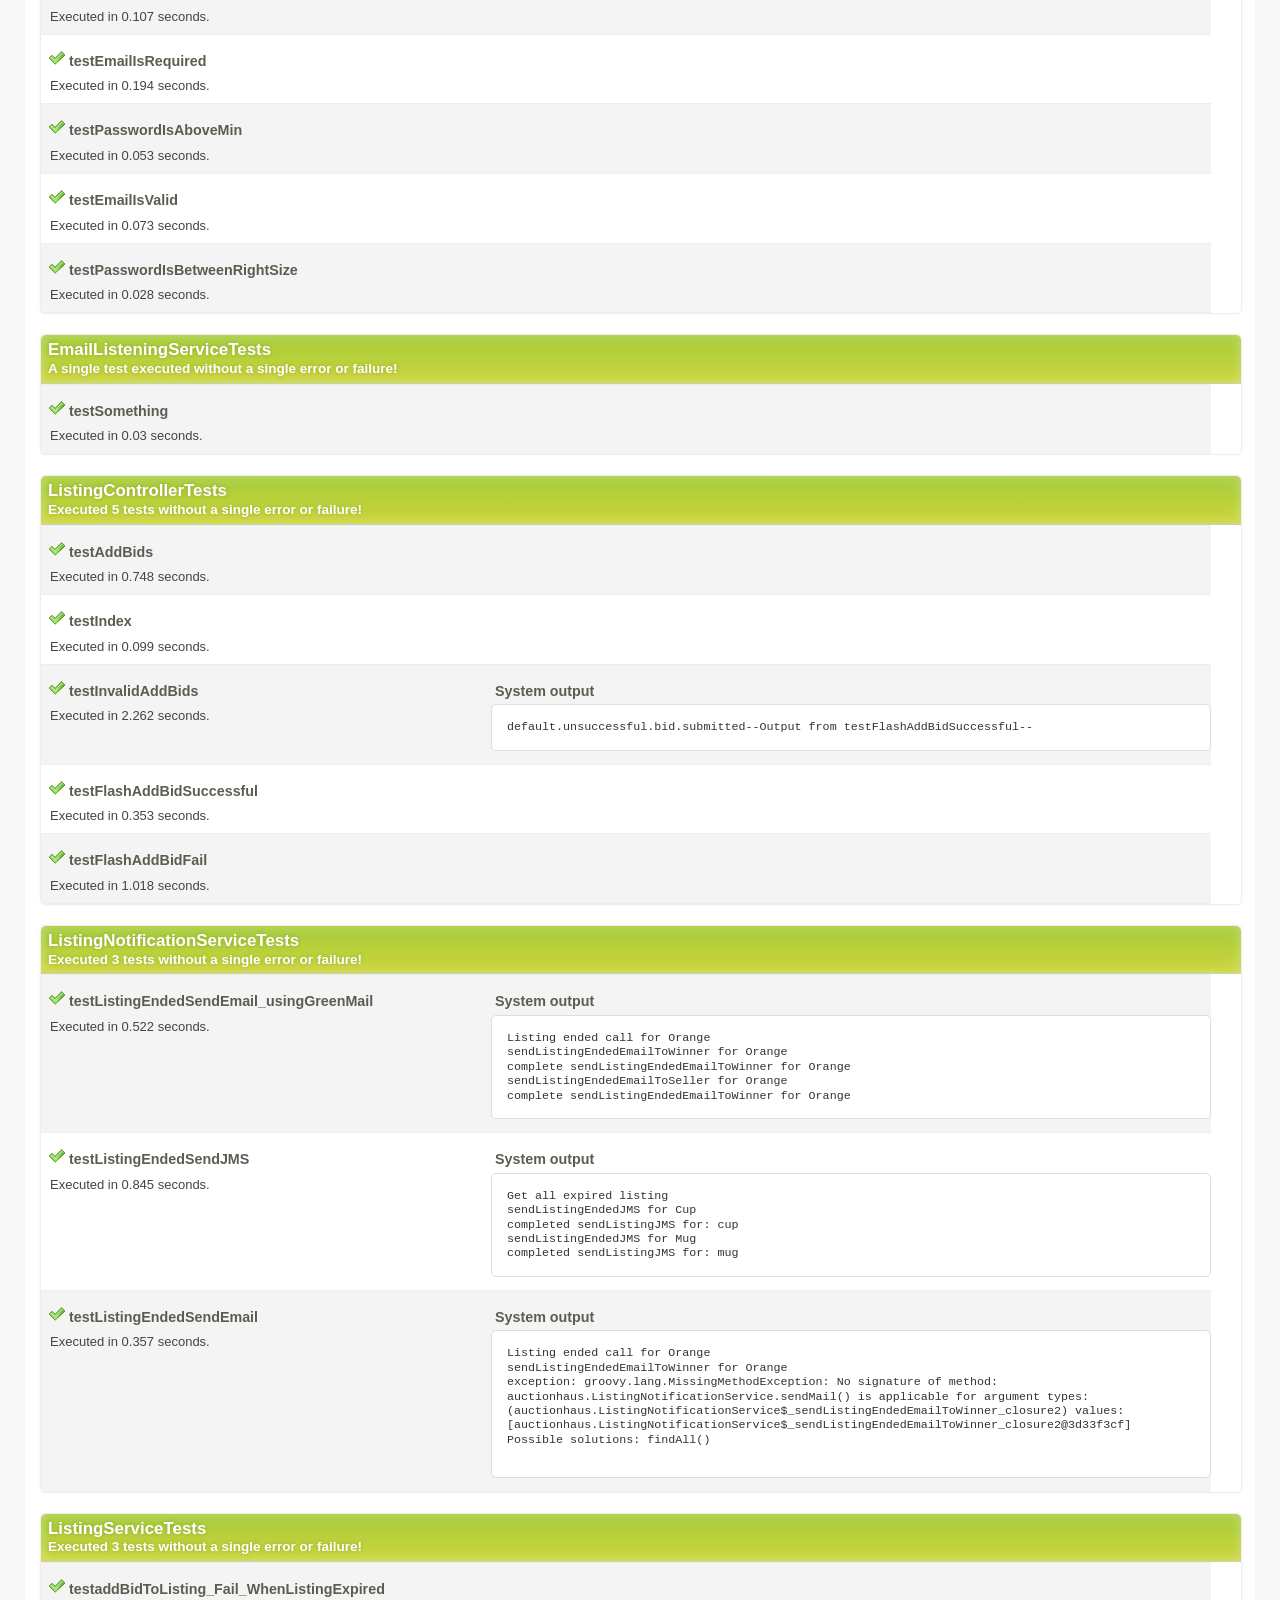
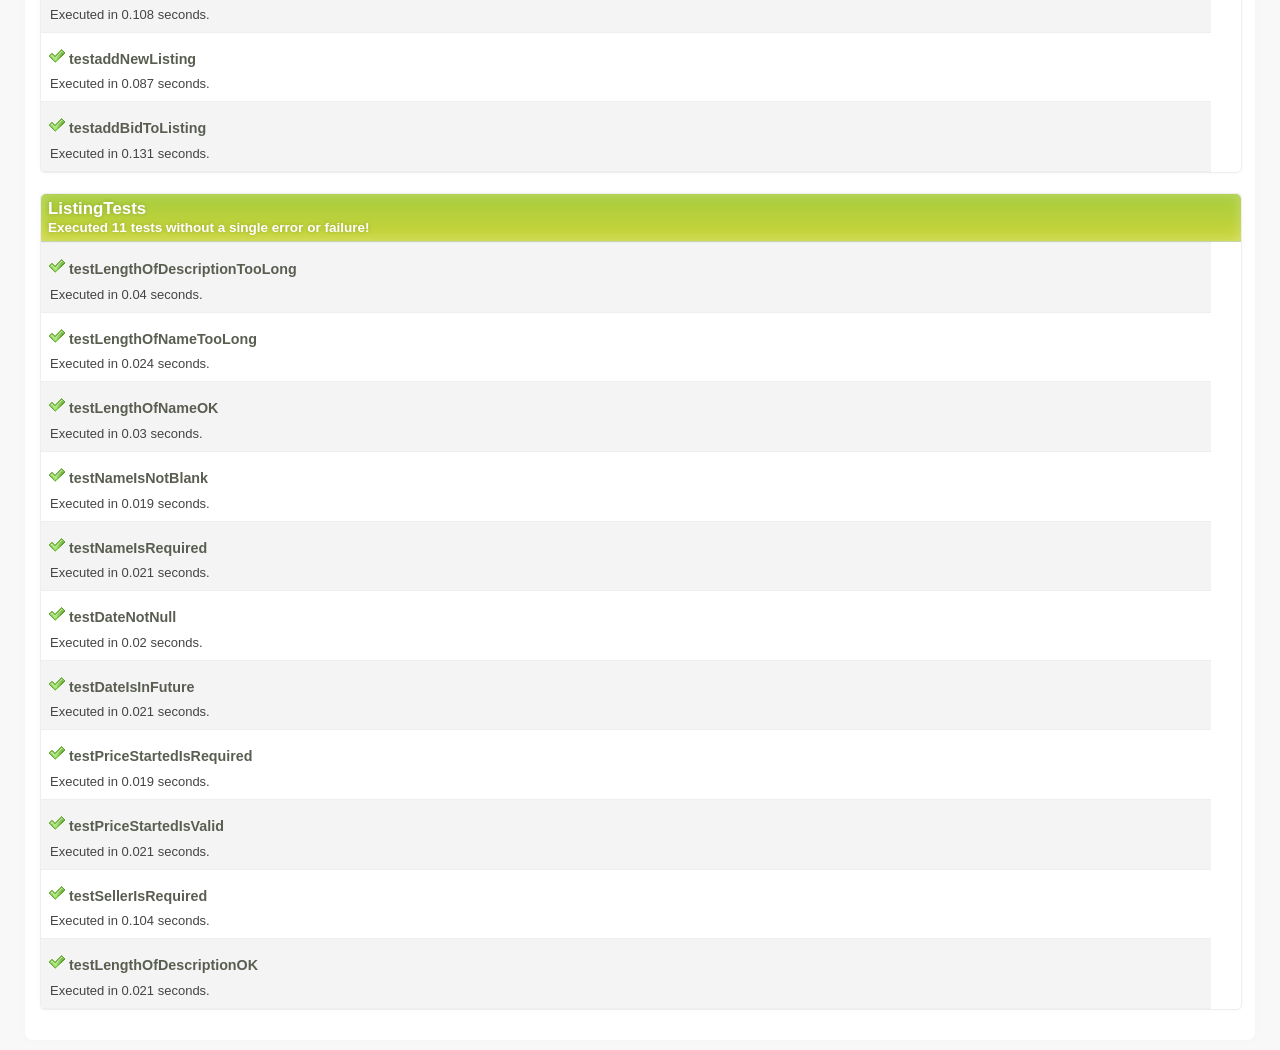
==== commit 59895142: "Some minor change in look and feel" ====
--- a/target/test-reports/html/all.html
+++ b/target/test-reports/html/all.html
@@ -55,7 +55,7 @@
 <p>
 <span class="icon success"></span><b class="testname message success">testSomething</b>
 </p>
-<p class="summary">Executed in 2.305 seconds.</p>
+<p class="summary">Executed in 2.531 seconds.</p>
 </div>
 <div class="grid_5 omega outputinfo"></div>
 <div class="clear"></div>
@@ -90,7 +90,7 @@
 <p>
 <span class="icon success"></span><b class="testname message success">testBiddingIsSavedWhenListingIsSaved</b>
 </p>
-<p class="summary">Executed in 0.525 seconds.</p>
+<p class="summary">Executed in 0.779 seconds.</p>
 </div>
 <div class="grid_5 omega outputinfo"></div>
 <div class="clear"></div>
@@ -100,7 +100,7 @@
 <p>
 <span class="icon success"></span><b class="testname message success">testBidAmountIsFiftyCentHigherThanPreviousBid</b>
 </p>
-<p class="summary">Executed in 0.077 seconds.</p>
+<p class="summary">Executed in 0.087 seconds.</p>
 </div>
 <div class="grid_5 omega outputinfo"></div>
 <div class="clear"></div>
@@ -110,7 +110,7 @@
 <p>
 <span class="icon success"></span><b class="testname message success">testBidsAboutListingNamedQuery</b>
 </p>
-<p class="summary">Executed in 0.164 seconds.</p>
+<p class="summary">Executed in 0.126 seconds.</p>
 </div>
 <div class="grid_5 omega outputinfo"></div>
 <div class="clear"></div>
@@ -144,12 +144,42 @@
                         without a single error or failure!
                     </h3>
 </div>
+<div class="testcase clearfix success grid_8 alpha omega" data-name="testDateCreatedIsAssigned">
+<div class="grid_3 alpha">
+<p>
+<span class="icon success"></span><b class="testname message success">testDateCreatedIsAssigned</b>
+</p>
+<p class="summary">Executed in 0.849 seconds.</p>
+</div>
+<div class="grid_5 omega outputinfo"></div>
+<div class="clear"></div>
+</div>
+<div class="testcase clearfix success grid_8 alpha omega" data-name="testListingHasListOfBids">
+<div class="grid_3 alpha">
+<p>
+<span class="icon success"></span><b class="testname message success">testListingHasListOfBids</b>
+</p>
+<p class="summary">Executed in 0.297 seconds.</p>
+</div>
+<div class="grid_5 omega outputinfo"></div>
+<div class="clear"></div>
+</div>
+<div class="testcase clearfix success grid_8 alpha omega" data-name="testAmountIsRequired">
+<div class="grid_3 alpha">
+<p>
+<span class="icon success"></span><b class="testname message success">testAmountIsRequired</b>
+</p>
+<p class="summary">Executed in 0.067 seconds.</p>
+</div>
+<div class="grid_5 omega outputinfo"></div>
+<div class="clear"></div>
+</div>
 <div class="testcase clearfix success grid_8 alpha omega" data-name="testBidsAreRequiredToHaveABidder">
 <div class="grid_3 alpha">
 <p>
 <span class="icon success"></span><b class="testname message success">testBidsAreRequiredToHaveABidder</b>
 </p>
-<p class="summary">Executed in 0.929 seconds.</p>
+<p class="summary">Executed in 0.045 seconds.</p>
 </div>
 <div class="grid_5 omega outputinfo"></div>
 <div class="clear"></div>
@@ -159,58 +189,28 @@
 <p>
 <span class="icon success"></span><b class="testname message success">testBidsAreRequiredToBeForListing</b>
 </p>
-<p class="summary">Executed in 0.051 seconds.</p>
-</div>
-<div class="grid_5 omega outputinfo"></div>
-<div class="clear"></div>
-</div>
-<div class="testcase clearfix success grid_8 alpha omega" data-name="testDateCreatedIsAssigned">
-<div class="grid_3 alpha">
-<p>
-<span class="icon success"></span><b class="testname message success">testDateCreatedIsAssigned</b>
-</p>
-<p class="summary">Executed in 0.05 seconds.</p>
-</div>
-<div class="grid_5 omega outputinfo"></div>
-<div class="clear"></div>
-</div>
-<div class="testcase clearfix success grid_8 alpha omega" data-name="testAmountIsRequired">
-<div class="grid_3 alpha">
-<p>
-<span class="icon success"></span><b class="testname message success">testAmountIsRequired</b>
-</p>
-<p class="summary">Executed in 0.081 seconds.</p>
-</div>
-<div class="grid_5 omega outputinfo"></div>
-<div class="clear"></div>
-</div>
-<div class="testcase clearfix success grid_8 alpha omega" data-name="testListingHasListOfBids">
-<div class="grid_3 alpha">
-<p>
-<span class="icon success"></span><b class="testname message success">testListingHasListOfBids</b>
-</p>
-<p class="summary">Executed in 0.352 seconds.</p>
-</div>
-<div class="grid_5 omega outputinfo"></div>
-<div class="clear"></div>
-</div>
-<div class="clearfix output footer">
-<div class="sysout">
-<h2>Standard output</h2>
-<pre class="stdout">--Output from testBidsAreRequiredToHaveABidder--
+<p class="summary">Executed in 0.043 seconds.</p>
+</div>
+<div class="grid_5 omega outputinfo"></div>
+<div class="clear"></div>
+</div>
+<div class="clearfix output footer">
+<div class="sysout">
+<h2>Standard output</h2>
+<pre class="stdout">--Output from testDateCreatedIsAssigned--
+--Output from testListingHasListOfBids--
+--Output from testAmountIsRequired--
+--Output from testBidsAreRequiredToHaveABidder--
 --Output from testBidsAreRequiredToBeForListing--
---Output from testDateCreatedIsAssigned--
+</pre>
+</div>
+<div class="syserr">
+<h2>System error</h2>
+<pre class="syserr">--Output from testDateCreatedIsAssigned--
+--Output from testListingHasListOfBids--
 --Output from testAmountIsRequired--
---Output from testListingHasListOfBids--
-</pre>
-</div>
-<div class="syserr">
-<h2>System error</h2>
-<pre class="syserr">--Output from testBidsAreRequiredToHaveABidder--
+--Output from testBidsAreRequiredToHaveABidder--
 --Output from testBidsAreRequiredToBeForListing--
---Output from testDateCreatedIsAssigned--
---Output from testAmountIsRequired--
---Output from testListingHasListOfBids--
 </pre>
 </div>
 </div>
@@ -230,7 +230,7 @@
 <p>
 <span class="icon success"></span><b class="testname message success">testDelete</b>
 </p>
-<p class="summary">Executed in 2.988 seconds.</p>
+<p class="summary">Executed in 2.201 seconds.</p>
 </div>
 <div class="grid_5 omega outputinfo"></div>
 <div class="clear"></div>
@@ -263,7 +263,7 @@
 <p>
 <span class="icon success"></span><b class="testname message success">testEmailIsUnique</b>
 </p>
-<p class="summary">Executed in 0.056 seconds.</p>
+<p class="summary">Executed in 0.04 seconds.</p>
 </div>
 <div class="grid_5 omega outputinfo"></div>
 <div class="clear"></div>
@@ -296,7 +296,7 @@
 <p>
 <span class="icon success"></span><b class="testname message success">testaddNewCustomer</b>
 </p>
-<p class="summary">Executed in 0.137 seconds.</p>
+<p class="summary">Executed in 0.155 seconds.</p>
 </div>
 <div class="grid_5 omega outputinfo"></div>
 <div class="clear"></div>
@@ -326,97 +326,97 @@
                         without a single error or failure!
                     </h3>
 </div>
+<div class="testcase clearfix success grid_8 alpha omega" data-name="testPasswordIsBelowMax">
+<div class="grid_3 alpha">
+<p>
+<span class="icon success"></span><b class="testname message success">testPasswordIsBelowMax</b>
+</p>
+<p class="summary">Executed in 0.05 seconds.</p>
+</div>
+<div class="grid_5 omega outputinfo"></div>
+<div class="clear"></div>
+</div>
+<div class="testcase clearfix success grid_8 alpha omega" data-name="testDateCreatedIsRequired">
+<div class="grid_3 alpha">
+<p>
+<span class="icon success"></span><b class="testname message success">testDateCreatedIsRequired</b>
+</p>
+<p class="summary">Executed in 0.056 seconds.</p>
+</div>
+<div class="grid_5 omega outputinfo"></div>
+<div class="clear"></div>
+</div>
+<div class="testcase clearfix success grid_8 alpha omega" data-name="testPasswordIsRequired">
+<div class="grid_3 alpha">
+<p>
+<span class="icon success"></span><b class="testname message success">testPasswordIsRequired</b>
+</p>
+<p class="summary">Executed in 0.107 seconds.</p>
+</div>
+<div class="grid_5 omega outputinfo"></div>
+<div class="clear"></div>
+</div>
+<div class="testcase clearfix success grid_8 alpha omega" data-name="testEmailIsRequired">
+<div class="grid_3 alpha">
+<p>
+<span class="icon success"></span><b class="testname message success">testEmailIsRequired</b>
+</p>
+<p class="summary">Executed in 0.194 seconds.</p>
+</div>
+<div class="grid_5 omega outputinfo"></div>
+<div class="clear"></div>
+</div>
+<div class="testcase clearfix success grid_8 alpha omega" data-name="testPasswordIsAboveMin">
+<div class="grid_3 alpha">
+<p>
+<span class="icon success"></span><b class="testname message success">testPasswordIsAboveMin</b>
+</p>
+<p class="summary">Executed in 0.053 seconds.</p>
+</div>
+<div class="grid_5 omega outputinfo"></div>
+<div class="clear"></div>
+</div>
+<div class="testcase clearfix success grid_8 alpha omega" data-name="testEmailIsValid">
+<div class="grid_3 alpha">
+<p>
+<span class="icon success"></span><b class="testname message success">testEmailIsValid</b>
+</p>
+<p class="summary">Executed in 0.073 seconds.</p>
+</div>
+<div class="grid_5 omega outputinfo"></div>
+<div class="clear"></div>
+</div>
 <div class="testcase clearfix success grid_8 alpha omega" data-name="testPasswordIsBetweenRightSize">
 <div class="grid_3 alpha">
 <p>
 <span class="icon success"></span><b class="testname message success">testPasswordIsBetweenRightSize</b>
 </p>
-<p class="summary">Executed in 0.048 seconds.</p>
-</div>
-<div class="grid_5 omega outputinfo"></div>
-<div class="clear"></div>
-</div>
-<div class="testcase clearfix success grid_8 alpha omega" data-name="testPasswordIsRequired">
-<div class="grid_3 alpha">
-<p>
-<span class="icon success"></span><b class="testname message success">testPasswordIsRequired</b>
-</p>
-<p class="summary">Executed in 0.041 seconds.</p>
-</div>
-<div class="grid_5 omega outputinfo"></div>
-<div class="clear"></div>
-</div>
-<div class="testcase clearfix success grid_8 alpha omega" data-name="testEmailIsRequired">
-<div class="grid_3 alpha">
-<p>
-<span class="icon success"></span><b class="testname message success">testEmailIsRequired</b>
-</p>
-<p class="summary">Executed in 0.024 seconds.</p>
-</div>
-<div class="grid_5 omega outputinfo"></div>
-<div class="clear"></div>
-</div>
-<div class="testcase clearfix success grid_8 alpha omega" data-name="testDateCreatedIsRequired">
-<div class="grid_3 alpha">
-<p>
-<span class="icon success"></span><b class="testname message success">testDateCreatedIsRequired</b>
-</p>
-<p class="summary">Executed in 0.058 seconds.</p>
-</div>
-<div class="grid_5 omega outputinfo"></div>
-<div class="clear"></div>
-</div>
-<div class="testcase clearfix success grid_8 alpha omega" data-name="testPasswordIsBelowMax">
-<div class="grid_3 alpha">
-<p>
-<span class="icon success"></span><b class="testname message success">testPasswordIsBelowMax</b>
-</p>
-<p class="summary">Executed in 0.034 seconds.</p>
-</div>
-<div class="grid_5 omega outputinfo"></div>
-<div class="clear"></div>
-</div>
-<div class="testcase clearfix success grid_8 alpha omega" data-name="testPasswordIsAboveMin">
-<div class="grid_3 alpha">
-<p>
-<span class="icon success"></span><b class="testname message success">testPasswordIsAboveMin</b>
-</p>
 <p class="summary">Executed in 0.028 seconds.</p>
 </div>
 <div class="grid_5 omega outputinfo"></div>
 <div class="clear"></div>
 </div>
-<div class="testcase clearfix success grid_8 alpha omega" data-name="testEmailIsValid">
-<div class="grid_3 alpha">
-<p>
-<span class="icon success"></span><b class="testname message success">testEmailIsValid</b>
-</p>
-<p class="summary">Executed in 0.038 seconds.</p>
-</div>
-<div class="grid_5 omega outputinfo"></div>
-<div class="clear"></div>
-</div>
-<div class="clearfix output footer">
-<div class="sysout">
-<h2>Standard output</h2>
-<pre class="stdout">--Output from testPasswordIsBetweenRightSize--
+<div class="clearfix output footer">
+<div class="sysout">
+<h2>Standard output</h2>
+<pre class="stdout">--Output from testPasswordIsBelowMax--
+--Output from testDateCreatedIsRequired--
 --Output from testPasswordIsRequired--
 --Output from testEmailIsRequired--
---Output from testDateCreatedIsRequired--
---Output from testPasswordIsBelowMax--
 --Output from testPasswordIsAboveMin--
 --Output from testEmailIsValid--
-</pre>
-</div>
-<div class="syserr">
-<h2>System error</h2>
-<pre class="syserr">--Output from testPasswordIsBetweenRightSize--
+--Output from testPasswordIsBetweenRightSize--
+</pre>
+</div>
+<div class="syserr">
+<h2>System error</h2>
+<pre class="syserr">--Output from testPasswordIsBelowMax--
+--Output from testDateCreatedIsRequired--
 --Output from testPasswordIsRequired--
 --Output from testEmailIsRequired--
---Output from testDateCreatedIsRequired--
---Output from testPasswordIsBelowMax--
 --Output from testPasswordIsAboveMin--
 --Output from testEmailIsValid--
+--Output from testPasswordIsBetweenRightSize--
 </pre>
 </div>
 </div>
@@ -436,7 +436,7 @@
 <p>
 <span class="icon success"></span><b class="testname message success">testSomething</b>
 </p>
-<p class="summary">Executed in 0.029 seconds.</p>
+<p class="summary">Executed in 0.03 seconds.</p>
 </div>
 <div class="grid_5 omega outputinfo"></div>
 <div class="clear"></div>
@@ -466,12 +466,42 @@
                         without a single error or failure!
                     </h3>
 </div>
+<div class="testcase clearfix success grid_8 alpha omega" data-name="testAddBids">
+<div class="grid_3 alpha">
+<p>
+<span class="icon success"></span><b class="testname message success">testAddBids</b>
+</p>
+<p class="summary">Executed in 0.748 seconds.</p>
+</div>
+<div class="grid_5 omega outputinfo"></div>
+<div class="clear"></div>
+</div>
+<div class="testcase clearfix success grid_8 alpha omega" data-name="testIndex">
+<div class="grid_3 alpha">
+<p>
+<span class="icon success"></span><b class="testname message success">testIndex</b>
+</p>
+<p class="summary">Executed in 0.099 seconds.</p>
+</div>
+<div class="grid_5 omega outputinfo"></div>
+<div class="clear"></div>
+</div>
+<div class="testcase clearfix success grid_8 alpha omega" data-name="testInvalidAddBids">
+<div class="grid_3 alpha">
+<p>
+<span class="icon success"></span><b class="testname message success">testInvalidAddBids</b>
+</p>
+<p class="summary">Executed in 2.262 seconds.</p>
+</div>
+<div class="grid_5 omega outputinfo"></div>
+<div class="clear"></div>
+</div>
 <div class="testcase clearfix success grid_8 alpha omega" data-name="testFlashAddBidSuccessful">
 <div class="grid_3 alpha">
 <p>
 <span class="icon success"></span><b class="testname message success">testFlashAddBidSuccessful</b>
 </p>
-<p class="summary">Executed in 0.41 seconds.</p>
+<p class="summary">Executed in 0.353 seconds.</p>
 </div>
 <div class="grid_5 omega outputinfo"></div>
 <div class="clear"></div>
@@ -481,58 +511,28 @@
 <p>
 <span class="icon success"></span><b class="testname message success">testFlashAddBidFail</b>
 </p>
-<p class="summary">Executed in 2.749 seconds.</p>
-</div>
-<div class="grid_5 omega outputinfo"></div>
-<div class="clear"></div>
-</div>
-<div class="testcase clearfix success grid_8 alpha omega" data-name="testInvalidAddBids">
-<div class="grid_3 alpha">
-<p>
-<span class="icon success"></span><b class="testname message success">testInvalidAddBids</b>
-</p>
-<p class="summary">Executed in 1.186 seconds.</p>
-</div>
-<div class="grid_5 omega outputinfo"></div>
-<div class="clear"></div>
-</div>
-<div class="testcase clearfix success grid_8 alpha omega" data-name="testAddBids">
-<div class="grid_3 alpha">
-<p>
-<span class="icon success"></span><b class="testname message success">testAddBids</b>
-</p>
-<p class="summary">Executed in 0.239 seconds.</p>
-</div>
-<div class="grid_5 omega outputinfo"></div>
-<div class="clear"></div>
-</div>
-<div class="testcase clearfix success grid_8 alpha omega" data-name="testIndex">
-<div class="grid_3 alpha">
-<p>
-<span class="icon success"></span><b class="testname message success">testIndex</b>
-</p>
-<p class="summary">Executed in 0.211 seconds.</p>
-</div>
-<div class="grid_5 omega outputinfo"></div>
-<div class="clear"></div>
-</div>
-<div class="clearfix output footer">
-<div class="sysout">
-<h2>Standard output</h2>
-<pre class="stdout">--Output from testFlashAddBidSuccessful--
+<p class="summary">Executed in 1.018 seconds.</p>
+</div>
+<div class="grid_5 omega outputinfo"></div>
+<div class="clear"></div>
+</div>
+<div class="clearfix output footer">
+<div class="sysout">
+<h2>Standard output</h2>
+<pre class="stdout">--Output from testAddBids--
+--Output from testIndex--
+--Output from testInvalidAddBids--
+default.unsuccessful.bid.submitted--Output from testFlashAddBidSuccessful--
 --Output from testFlashAddBidFail--
+</pre>
+</div>
+<div class="syserr">
+<h2>System error</h2>
+<pre class="syserr">--Output from testAddBids--
+--Output from testIndex--
 --Output from testInvalidAddBids--
-default.unsuccessful.bid.submitted--Output from testAddBids--
---Output from testIndex--
-</pre>
-</div>
-<div class="syserr">
-<h2>System error</h2>
-<pre class="syserr">--Output from testFlashAddBidSuccessful--
+--Output from testFlashAddBidSuccessful--
 --Output from testFlashAddBidFail--
---Output from testInvalidAddBids--
---Output from testAddBids--
---Output from testIndex--
 </pre>
 </div>
 </div>
@@ -554,7 +554,17 @@
 <p>
 <span class="icon success"></span><b class="testname message success">testListingEndedSendEmail_usingGreenMail</b>
 </p>
-<p class="summary">Executed in 0.58 seconds.</p>
+<p class="summary">Executed in 0.522 seconds.</p>
+</div>
+<div class="grid_5 omega outputinfo"></div>
+<div class="clear"></div>
+</div>
+<div class="testcase clearfix success grid_8 alpha omega" data-name="testListingEndedSendJMS">
+<div class="grid_3 alpha">
+<p>
+<span class="icon success"></span><b class="testname message success">testListingEndedSendJMS</b>
+</p>
+<p class="summary">Executed in 0.845 seconds.</p>
 </div>
 <div class="grid_5 omega outputinfo"></div>
 <div class="clear"></div>
@@ -564,17 +574,7 @@
 <p>
 <span class="icon success"></span><b class="testname message success">testListingEndedSendEmail</b>
 </p>
-<p class="summary">Executed in 0.167 seconds.</p>
-</div>
-<div class="grid_5 omega outputinfo"></div>
-<div class="clear"></div>
-</div>
-<div class="testcase clearfix success grid_8 alpha omega" data-name="testListingEndedSendJMS">
-<div class="grid_3 alpha">
-<p>
-<span class="icon success"></span><b class="testname message success">testListingEndedSendJMS</b>
-</p>
-<p class="summary">Executed in 0.461 seconds.</p>
+<p class="summary">Executed in 0.357 seconds.</p>
 </div>
 <div class="grid_5 omega outputinfo"></div>
 <div class="clear"></div>
@@ -583,12 +583,6 @@
 <div class="sysout">
 <h2>Standard output</h2>
 <pre class="stdout">--Output from testListingEndedSendEmail_usingGreenMail--
-Listing ended call for Orange
-sendListingEndedEmailToWinner for Orange
-complete sendListingEndedEmailToWinner for Orange
-sendListingEndedEmailToSeller for Orange
-complete sendListingEndedEmailToWinner for Orange
---Output from testListingEndedSendEmail--
 Listing ended call for Orange
 sendListingEndedEmailToWinner for Orange
 complete sendListingEndedEmailToWinner for Orange
@@ -600,13 +594,18 @@
 completed sendListingJMS for: cup
 sendListingEndedJMS for Mug
 completed sendListingJMS for: mug
+--Output from testListingEndedSendEmail--
+Listing ended call for Orange
+sendListingEndedEmailToWinner for Orange
+exception: groovy.lang.MissingMethodException: No signature of method: auctionhaus.ListingNotificationService.sendMail() is applicable for argument types: (auctionhaus.ListingNotificationService$_sendListingEndedEmailToWinner_closure2) values: [auctionhaus.ListingNotificationService$_sendListingEndedEmailToWinner_closure2@3d33f3cf]
+Possible solutions: findAll()
 </pre>
 </div>
 <div class="syserr">
 <h2>System error</h2>
 <pre class="syserr">--Output from testListingEndedSendEmail_usingGreenMail--
+--Output from testListingEndedSendJMS--
 --Output from testListingEndedSendEmail--
---Output from testListingEndedSendJMS--
 </pre>
 </div>
 </div>
@@ -628,7 +627,17 @@
 <p>
 <span class="icon success"></span><b class="testname message success">testaddBidToListing_Fail_WhenListingExpired</b>
 </p>
-<p class="summary">Executed in 0.775 seconds.</p>
+<p class="summary">Executed in 0.108 seconds.</p>
+</div>
+<div class="grid_5 omega outputinfo"></div>
+<div class="clear"></div>
+</div>
+<div class="testcase clearfix success grid_8 alpha omega" data-name="testaddNewListing">
+<div class="grid_3 alpha">
+<p>
+<span class="icon success"></span><b class="testname message success">testaddNewListing</b>
+</p>
+<p class="summary">Executed in 0.087 seconds.</p>
 </div>
 <div class="grid_5 omega outputinfo"></div>
 <div class="clear"></div>
@@ -638,17 +647,7 @@
 <p>
 <span class="icon success"></span><b class="testname message success">testaddBidToListing</b>
 </p>
-<p class="summary">Executed in 0.122 seconds.</p>
-</div>
-<div class="grid_5 omega outputinfo"></div>
-<div class="clear"></div>
-</div>
-<div class="testcase clearfix success grid_8 alpha omega" data-name="testaddNewListing">
-<div class="grid_3 alpha">
-<p>
-<span class="icon success"></span><b class="testname message success">testaddNewListing</b>
-</p>
-<p class="summary">Executed in 0.075 seconds.</p>
+<p class="summary">Executed in 0.131 seconds.</p>
 </div>
 <div class="grid_5 omega outputinfo"></div>
 <div class="clear"></div>
@@ -657,15 +656,15 @@
 <div class="sysout">
 <h2>Standard output</h2>
 <pre class="stdout">--Output from testaddBidToListing_Fail_WhenListingExpired--
+--Output from testaddNewListing--
 --Output from testaddBidToListing--
+</pre>
+</div>
+<div class="syserr">
+<h2>System error</h2>
+<pre class="syserr">--Output from testaddBidToListing_Fail_WhenListingExpired--
 --Output from testaddNewListing--
-</pre>
-</div>
-<div class="syserr">
-<h2>System error</h2>
-<pre class="syserr">--Output from testaddBidToListing_Fail_WhenListingExpired--
 --Output from testaddBidToListing--
---Output from testaddNewListing--
 </pre>
 </div>
 </div>
@@ -687,7 +686,37 @@
 <p>
 <span class="icon success"></span><b class="testname message success">testLengthOfDescriptionTooLong</b>
 </p>
-<p class="summary">Executed in 0.049 seconds.</p>
+<p class="summary">Executed in 0.04 seconds.</p>
+</div>
+<div class="grid_5 omega outputinfo"></div>
+<div class="clear"></div>
+</div>
+<div class="testcase clearfix success grid_8 alpha omega" data-name="testLengthOfNameTooLong">
+<div class="grid_3 alpha">
+<p>
+<span class="icon success"></span><b class="testname message success">testLengthOfNameTooLong</b>
+</p>
+<p class="summary">Executed in 0.024 seconds.</p>
+</div>
+<div class="grid_5 omega outputinfo"></div>
+<div class="clear"></div>
+</div>
+<div class="testcase clearfix success grid_8 alpha omega" data-name="testLengthOfNameOK">
+<div class="grid_3 alpha">
+<p>
+<span class="icon success"></span><b class="testname message success">testLengthOfNameOK</b>
+</p>
+<p class="summary">Executed in 0.03 seconds.</p>
+</div>
+<div class="grid_5 omega outputinfo"></div>
+<div class="clear"></div>
+</div>
+<div class="testcase clearfix success grid_8 alpha omega" data-name="testNameIsNotBlank">
+<div class="grid_3 alpha">
+<p>
+<span class="icon success"></span><b class="testname message success">testNameIsNotBlank</b>
+</p>
+<p class="summary">Executed in 0.019 seconds.</p>
 </div>
 <div class="grid_5 omega outputinfo"></div>
 <div class="clear"></div>
@@ -697,77 +726,47 @@
 <p>
 <span class="icon success"></span><b class="testname message success">testNameIsRequired</b>
 </p>
-<p class="summary">Executed in 0.024 seconds.</p>
-</div>
-<div class="grid_5 omega outputinfo"></div>
-<div class="clear"></div>
-</div>
-<div class="testcase clearfix success grid_8 alpha omega" data-name="testNameIsNotBlank">
-<div class="grid_3 alpha">
-<p>
-<span class="icon success"></span><b class="testname message success">testNameIsNotBlank</b>
-</p>
-<p class="summary">Executed in 0.022 seconds.</p>
-</div>
-<div class="grid_5 omega outputinfo"></div>
-<div class="clear"></div>
-</div>
-<div class="testcase clearfix success grid_8 alpha omega" data-name="testLengthOfNameTooLong">
-<div class="grid_3 alpha">
-<p>
-<span class="icon success"></span><b class="testname message success">testLengthOfNameTooLong</b>
+<p class="summary">Executed in 0.021 seconds.</p>
+</div>
+<div class="grid_5 omega outputinfo"></div>
+<div class="clear"></div>
+</div>
+<div class="testcase clearfix success grid_8 alpha omega" data-name="testDateNotNull">
+<div class="grid_3 alpha">
+<p>
+<span class="icon success"></span><b class="testname message success">testDateNotNull</b>
 </p>
 <p class="summary">Executed in 0.02 seconds.</p>
 </div>
 <div class="grid_5 omega outputinfo"></div>
 <div class="clear"></div>
 </div>
-<div class="testcase clearfix success grid_8 alpha omega" data-name="testLengthOfNameOK">
-<div class="grid_3 alpha">
-<p>
-<span class="icon success"></span><b class="testname message success">testLengthOfNameOK</b>
-</p>
-<p class="summary">Executed in 0.022 seconds.</p>
-</div>
-<div class="grid_5 omega outputinfo"></div>
-<div class="clear"></div>
-</div>
-<div class="testcase clearfix success grid_8 alpha omega" data-name="testDateNotNull">
-<div class="grid_3 alpha">
-<p>
-<span class="icon success"></span><b class="testname message success">testDateNotNull</b>
+<div class="testcase clearfix success grid_8 alpha omega" data-name="testDateIsInFuture">
+<div class="grid_3 alpha">
+<p>
+<span class="icon success"></span><b class="testname message success">testDateIsInFuture</b>
+</p>
+<p class="summary">Executed in 0.021 seconds.</p>
+</div>
+<div class="grid_5 omega outputinfo"></div>
+<div class="clear"></div>
+</div>
+<div class="testcase clearfix success grid_8 alpha omega" data-name="testPriceStartedIsRequired">
+<div class="grid_3 alpha">
+<p>
+<span class="icon success"></span><b class="testname message success">testPriceStartedIsRequired</b>
 </p>
 <p class="summary">Executed in 0.019 seconds.</p>
 </div>
 <div class="grid_5 omega outputinfo"></div>
 <div class="clear"></div>
 </div>
-<div class="testcase clearfix success grid_8 alpha omega" data-name="testDateIsInFuture">
-<div class="grid_3 alpha">
-<p>
-<span class="icon success"></span><b class="testname message success">testDateIsInFuture</b>
-</p>
-<p class="summary">Executed in 0.02 seconds.</p>
-</div>
-<div class="grid_5 omega outputinfo"></div>
-<div class="clear"></div>
-</div>
-<div class="testcase clearfix success grid_8 alpha omega" data-name="testPriceStartedIsRequired">
-<div class="grid_3 alpha">
-<p>
-<span class="icon success"></span><b class="testname message success">testPriceStartedIsRequired</b>
-</p>
-<p class="summary">Executed in 0.02 seconds.</p>
-</div>
-<div class="grid_5 omega outputinfo"></div>
-<div class="clear"></div>
-</div>
 <div class="testcase clearfix success grid_8 alpha omega" data-name="testPriceStartedIsValid">
 <div class="grid_3 alpha">
 <p>
 <span class="icon success"></span><b class="testname message success">testPriceStartedIsValid</b>
 </p>
-<p class="summary">Executed in 0.019 seconds.</p>
+<p class="summary">Executed in 0.021 seconds.</p>
 </div>
 <div class="grid_5 omega outputinfo"></div>
 <div class="clear"></div>
@@ -777,7 +776,7 @@
 <p>
 <span class="icon success"></span><b class="testname message success">testSellerIsRequired</b>
 </p>
-<p class="summary">Executed in 0.019 seconds.</p>
+<p class="summary">Executed in 0.104 seconds.</p>
 </div>
 <div class="grid_5 omega outputinfo"></div>
 <div class="clear"></div>
@@ -787,7 +786,7 @@
 <p>
 <span class="icon success"></span><b class="testname message success">testLengthOfDescriptionOK</b>
 </p>
-<p class="summary">Executed in 0.019 seconds.</p>
+<p class="summary">Executed in 0.021 seconds.</p>
 </div>
 <div class="grid_5 omega outputinfo"></div>
 <div class="clear"></div>
@@ -796,10 +795,10 @@
 <div class="sysout">
 <h2>Standard output</h2>
 <pre class="stdout">--Output from testLengthOfDescriptionTooLong--
---Output from testNameIsRequired--
---Output from testNameIsNotBlank--
 --Output from testLengthOfNameTooLong--
 --Output from testLengthOfNameOK--
+--Output from testNameIsNotBlank--
+--Output from testNameIsRequired--
 --Output from testDateNotNull--
 --Output from testDateIsInFuture--
 --Output from testPriceStartedIsRequired--
@@ -811,10 +810,10 @@
 <div class="syserr">
 <h2>System error</h2>
 <pre class="syserr">--Output from testLengthOfDescriptionTooLong--
---Output from testNameIsRequired--
---Output from testNameIsNotBlank--
 --Output from testLengthOfNameTooLong--
 --Output from testLengthOfNameOK--
+--Output from testNameIsNotBlank--
+--Output from testNameIsRequired--
 --Output from testDateNotNull--
 --Output from testDateIsInFuture--
 --Output from testPriceStartedIsRequired--
